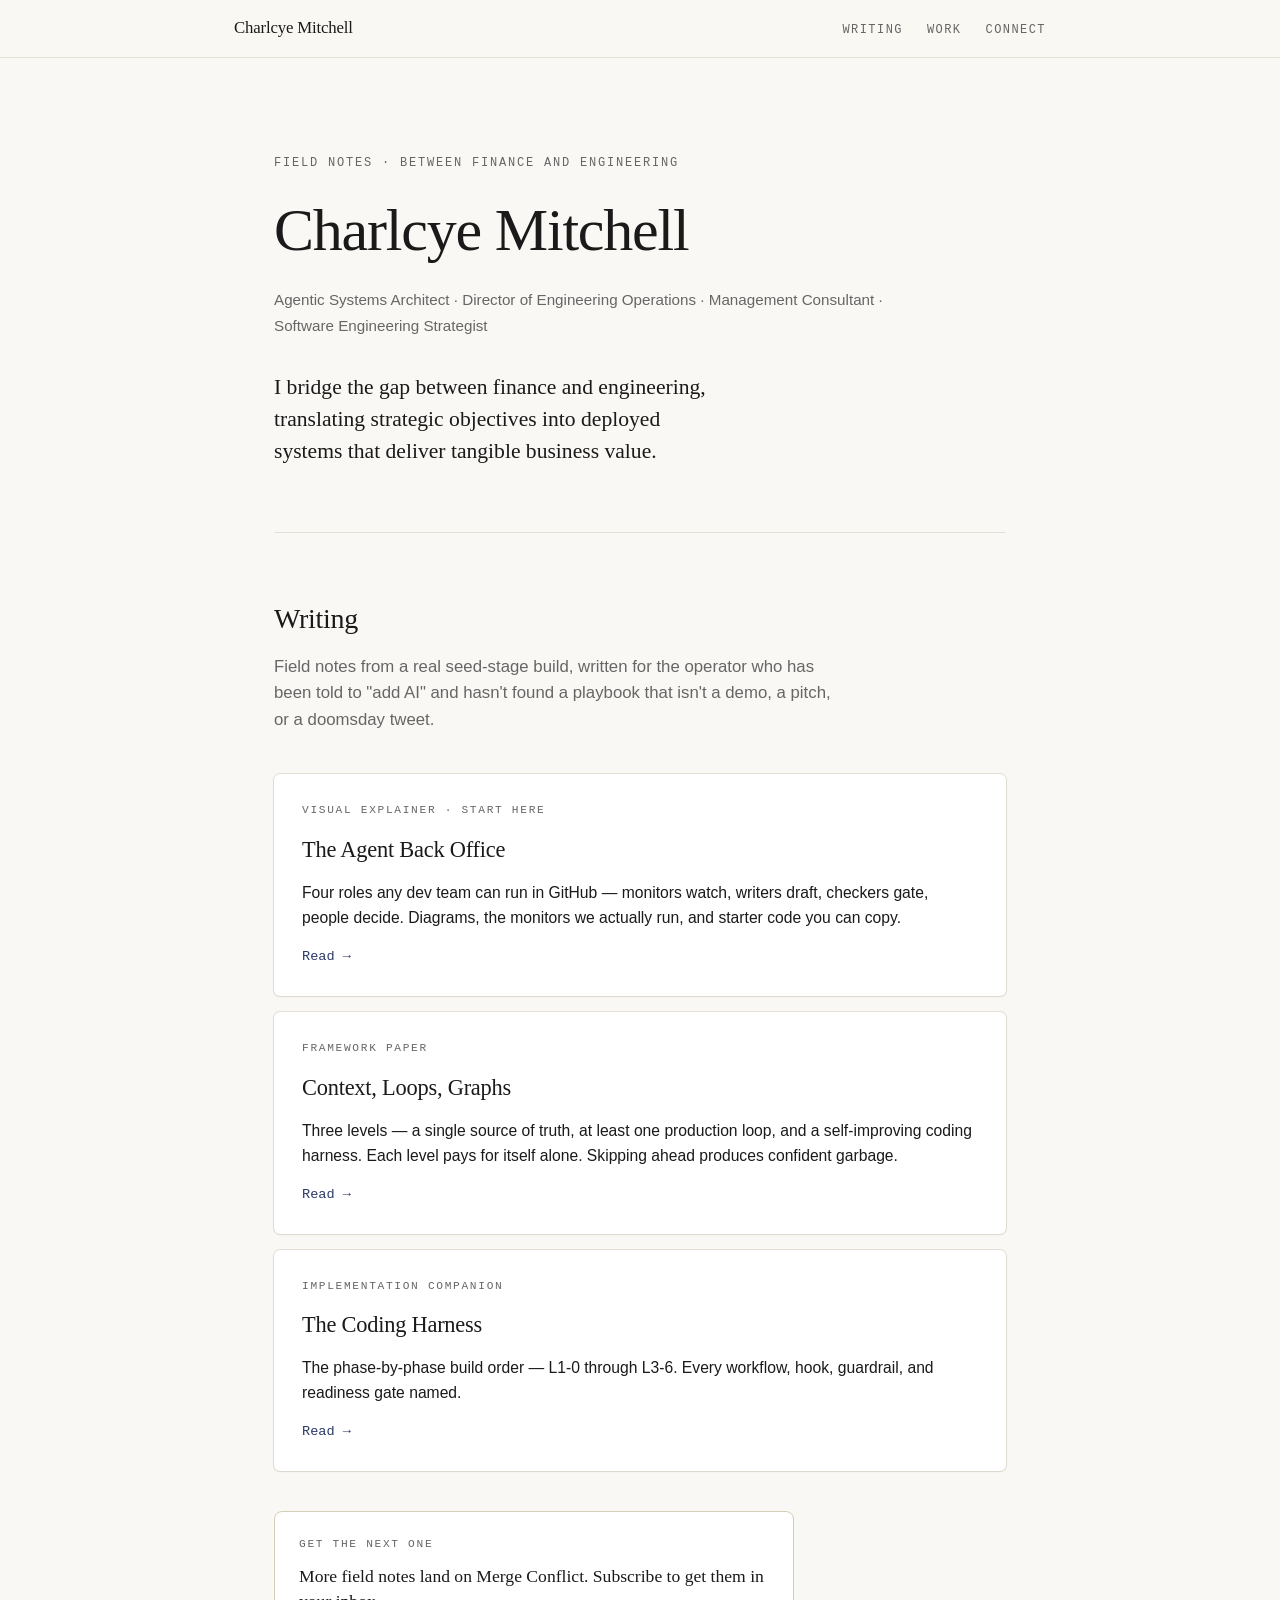
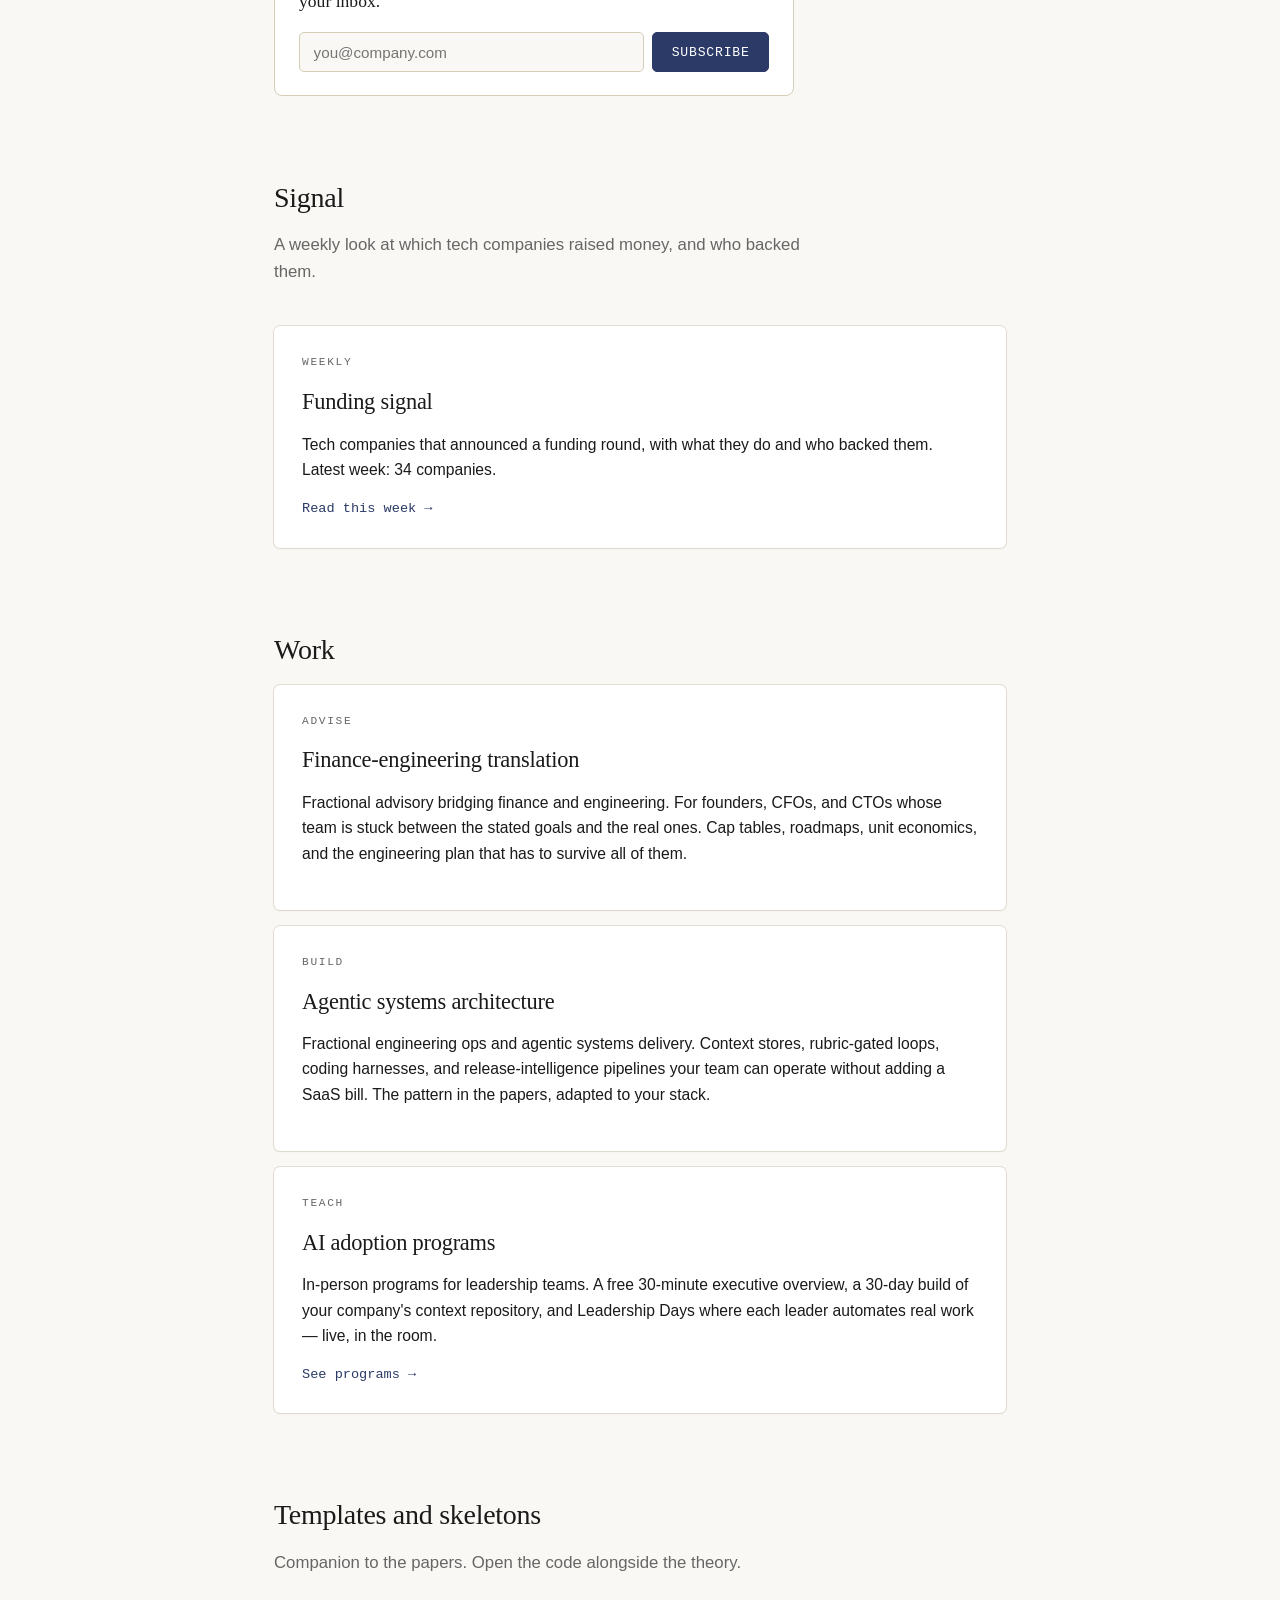
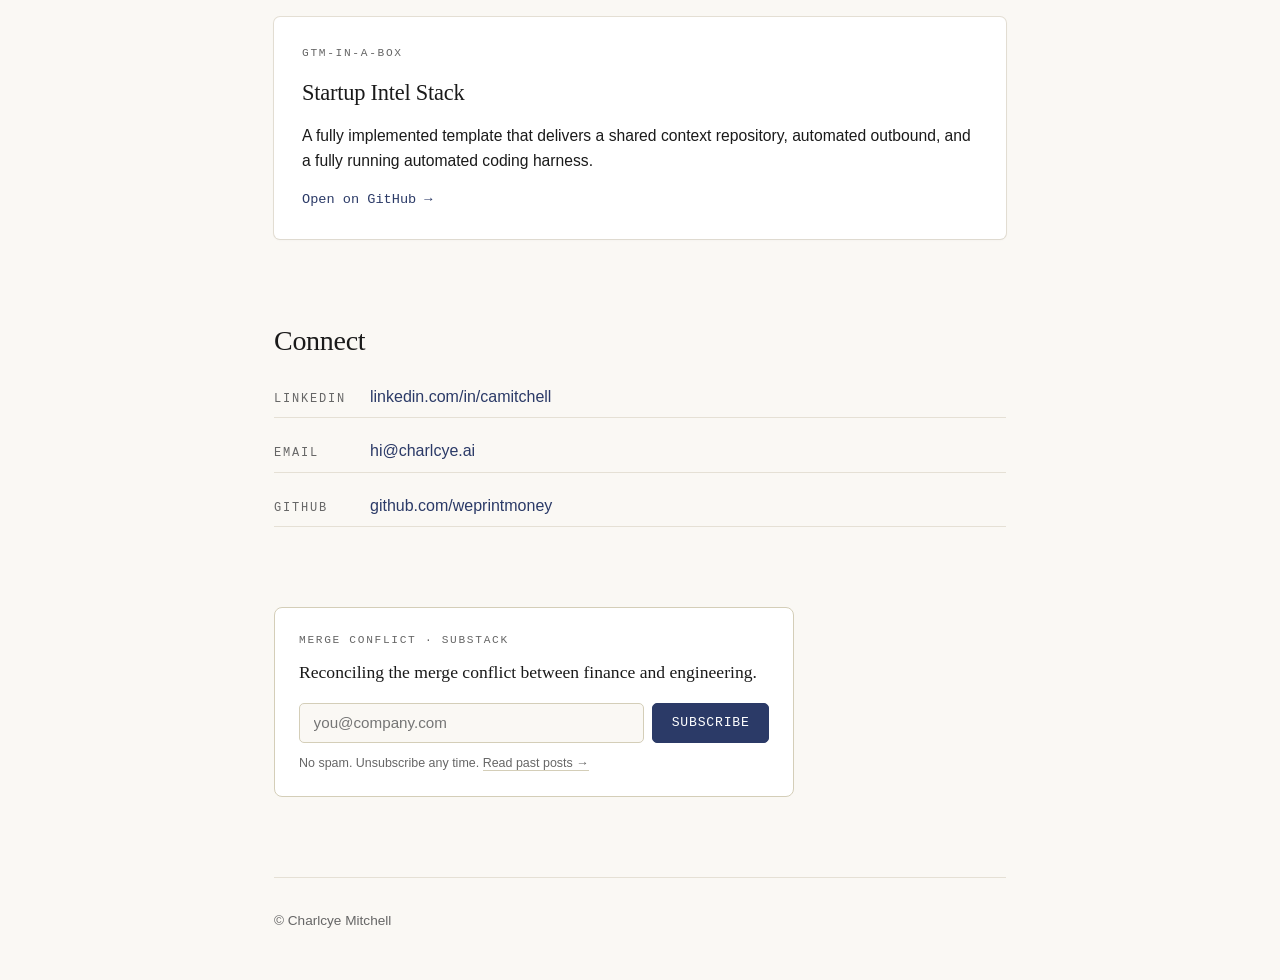
==== index.html @ f6fa3832 "Add The Agent Back Office: visual explainer paper New third paper at /writing/the-agent-back-office/" ====
<!DOCTYPE html>
<html lang="en">
<head>
  <meta charset="UTF-8" />
  <meta name="viewport" content="width=device-width, initial-scale=1.0" />
  <title>Charlcye Mitchell — I translate between finance and engineering</title>
  <meta name="description" content="I bridge the gap between finance and engineering, translating strategic objectives into deployed systems that deliver tangible business value. Agentic systems architect, Director of Engineering Operations, management consultant, and software engineering strategist." />
  <meta name="author" content="Charlcye Mitchell" />

  <meta property="og:type" content="website" />
  <meta property="og:title" content="Charlcye Mitchell" />
  <meta property="og:description" content="I bridge the gap between finance and engineering, translating strategic objectives into deployed systems that deliver tangible business value." />
  <meta property="og:url" content="https://charlcye.ai" />

  <meta name="twitter:card" content="summary" />
  <meta name="twitter:title" content="Charlcye Mitchell" />
  <meta name="twitter:description" content="I bridge the gap between finance and engineering, translating strategic objectives into deployed systems that deliver tangible business value." />

  <link rel="icon" type="image/svg+xml" href="/favicon.svg" />
  <link rel="stylesheet" href="/styles.css" />
</head>
<body>

  <nav class="site-nav">
    <div class="site-nav-inner">
      <a class="site-nav-brand" href="/">Charlcye Mitchell</a>
      <ul class="site-nav-links">
        <li><a href="#writing">Writing</a></li>
        <li><a href="#work">Work</a></li>
        <li><a href="#connect">Connect</a></li>
      </ul>
    </div>
  </nav>

  <main>

    <section class="hero">
      <p class="eyebrow">FIELD NOTES · BETWEEN FINANCE AND ENGINEERING</p>
      <h1>Charlcye Mitchell</h1>
      <p class="titles">
        <span class="nowrap">Agentic Systems Architect</span>&nbsp;·
        <span class="nowrap">Director of Engineering Operations</span>&nbsp;·
        <span class="nowrap">Management Consultant</span>&nbsp;·
        <span class="nowrap">Software Engineering Strategist</span>
      </p>
      <p class="pitch">
        I bridge the gap between finance and engineering,
        translating strategic objectives into deployed systems
        that deliver tangible business value.
      </p>
    </section>

    <section class="section" id="writing">
      <h2>Writing</h2>
      <p class="section-lede">
        Field notes from a real seed-stage build, written for the operator
        who has been told to "add AI" and hasn't found a playbook that
        isn't a demo, a pitch, or a doomsday tweet.
      </p>

      <div class="cards">
        <a class="card" href="/writing/the-agent-back-office/">
          <p class="card-eyebrow">Visual explainer · Start here</p>
          <h3>The Agent Back Office</h3>
          <p class="card-desc">
            Four roles any dev team can run in GitHub — monitors watch,
            writers draft, checkers gate, people decide. Diagrams, the
            monitors we actually run, and starter code you can copy.
          </p>
          <p class="card-cta">Read →</p>
        </a>

        <a class="card" href="/writing/context-loops-graphs/">
          <p class="card-eyebrow">Framework paper</p>
          <h3>Context, Loops, Graphs</h3>
          <p class="card-desc">
            Three levels — a single source of truth, at least one production
            loop, and a self-improving coding harness. Each level pays for
            itself alone. Skipping ahead produces confident garbage.
          </p>
          <p class="card-cta">Read →</p>
        </a>

        <a class="card" href="/writing/the-coding-harness/">
          <p class="card-eyebrow">Implementation companion</p>
          <h3>The Coding Harness</h3>
          <p class="card-desc">
            The phase-by-phase build order — L1-0 through L3-6. Every
            workflow, hook, guardrail, and readiness gate named.
          </p>
          <p class="card-cta">Read →</p>
        </a>
      </div>

      <div class="subscribe">
        <p class="subscribe-eyebrow">GET THE NEXT ONE</p>
        <p class="subscribe-lede">
          More field notes land on Merge Conflict.
          Subscribe to get them in your inbox.
        </p>
        <form class="subscribe-form" method="get" action="https://read.charlcye.ai/subscribe" target="_blank" rel="noopener">
          <input type="email" name="email" placeholder="you@company.com" required aria-label="Email" />
          <button type="submit">Subscribe</button>
        </form>
      </div>
    </section>

    <section class="section" id="signal">
      <h2>Signal</h2>
      <p class="section-lede">
        A weekly look at which tech companies raised money, and who backed them.
      </p>

      <div class="cards">
        <!-- funding-signal:card -->
        <a class="card" href="/funding-signal/">
          <p class="card-eyebrow">Weekly</p>
          <h3>Funding signal</h3>
          <p class="card-desc">
            Tech companies that announced a funding round, with what they do
            and who backed them. Latest week: 34 companies.
          </p>
          <p class="card-cta">Read this week →</p>
        </a>
        <!-- /funding-signal:card -->
      </div>
    </section>

    <section class="section" id="work">
      <h2>Work</h2>

      <div class="cards">
        <div class="card static">
          <p class="card-eyebrow">Advise</p>
          <h3>Finance-engineering translation</h3>
          <p class="card-desc">
            Fractional advisory bridging finance and engineering. For
            founders, CFOs, and CTOs whose team is stuck between the
            stated goals and the real ones. Cap tables, roadmaps, unit
            economics, and the engineering plan that has to survive
            all of them.
          </p>
        </div>

        <div class="card static">
          <p class="card-eyebrow">Build</p>
          <h3>Agentic systems architecture</h3>
          <p class="card-desc">
            Fractional engineering ops and agentic systems delivery.
            Context stores, rubric-gated loops, coding harnesses, and
            release-intelligence pipelines your team can operate
            without adding a SaaS bill. The pattern in the papers,
            adapted to your stack.
          </p>
        </div>

        <a class="card" href="/ai-adoption/">
          <p class="card-eyebrow">Teach</p>
          <h3>AI adoption programs</h3>
          <p class="card-desc">
            In-person programs for leadership teams. A free 30-minute
            executive overview, a 30-day build of your company's context
            repository, and Leadership Days where each leader automates
            real work — live, in the room.
          </p>
          <p class="card-cta">See programs →</p>
        </a>
      </div>
    </section>

    <section class="section" id="templates">
      <h2>Templates and skeletons</h2>
      <p class="section-lede">
        Companion to the papers. Open the code alongside the theory.
      </p>

      <div class="cards">
        <a class="card" href="https://github.com/weprintmoney/startup-intel-stack">
          <p class="card-eyebrow">GTM-in-a-box</p>
          <h3>Startup Intel Stack</h3>
          <p class="card-desc">
            A fully implemented template that delivers a shared context
            repository, automated outbound, and a fully running automated
            coding harness.
          </p>
          <p class="card-cta">Open on GitHub →</p>
        </a>
      </div>
    </section>

    <section class="section connect" id="connect">
      <h2>Connect</h2>
      <ul class="connect-list">
        <li>
          <span class="connect-label">LinkedIn</span>
          <a href="https://linkedin.com/in/camitchell">linkedin.com/in/camitchell</a>
        </li>
        <li>
          <span class="connect-label">Email</span>
          <a href="mailto:hi@charlcye.ai">hi@charlcye.ai</a>
        </li>
        <li>
          <span class="connect-label">GitHub</span>
          <a href="https://github.com/weprintmoney">github.com/weprintmoney</a>
        </li>
      </ul>
    </section>

    <div class="subscribe">
      <p class="subscribe-eyebrow">MERGE CONFLICT · SUBSTACK</p>
      <p class="subscribe-lede">
        Reconciling the merge conflict between finance and engineering.
      </p>
      <form class="subscribe-form" method="get" action="https://read.charlcye.ai/subscribe" target="_blank" rel="noopener">
        <input type="email" name="email" placeholder="you@company.com" required aria-label="Email" />
        <button type="submit">Subscribe</button>
      </form>
      <p class="subscribe-note">
        No spam. Unsubscribe any time.
        <a href="https://read.charlcye.ai" target="_blank" rel="noopener">Read past posts →</a>
      </p>
    </div>

    <footer>
      <p>© Charlcye Mitchell</p>
    </footer>

  </main>
</body>
</html>
---- styles.css ----
:root {
  --bg: #faf8f4;
  --bg-nav: rgba(250, 248, 244, 0.92);
  --text: #1a1a1a;
  --muted: #666;
  --accent: #2b3a67;
  --accent-hover: #1a2340;
  --border: #e5e0d5;
  --border-strong: #d4ceb8;
  --card-bg: #fff;
  --card-shadow: 0 1px 3px rgba(26, 26, 26, 0.04), 0 0 0 1px var(--border);
  --card-shadow-hover: 0 4px 12px rgba(26, 26, 26, 0.08), 0 0 0 1px var(--accent);
  --serif: "Iowan Old Style", "Palatino Linotype", Palatino, Georgia, serif;
  --sans: -apple-system, BlinkMacSystemFont, "Segoe UI", Roboto, "Helvetica Neue", sans-serif;
  --mono: "JetBrains Mono", "SF Mono", Monaco, Consolas, "Liberation Mono", monospace;
}

* {
  box-sizing: border-box;
  margin: 0;
  padding: 0;
}

html {
  scroll-behavior: smooth;
}

body {
  background: var(--bg);
  color: var(--text);
  font-family: var(--sans);
  font-size: 17px;
  line-height: 1.6;
  -webkit-font-smoothing: antialiased;
  -moz-osx-font-smoothing: grayscale;
}

main {
  max-width: 780px;
  margin: 0 auto;
  padding: 4rem 1.5rem 3rem;
}

/* Site nav (used on paper pages; home is scroll-only) */

.site-nav {
  position: sticky;
  top: 0;
  z-index: 20;
  background: var(--bg-nav);
  backdrop-filter: saturate(180%) blur(10px);
  -webkit-backdrop-filter: saturate(180%) blur(10px);
  border-bottom: 1px solid var(--border);
}

.site-nav-inner {
  max-width: 860px;
  margin: 0 auto;
  padding: 0.9rem 1.5rem;
  display: flex;
  align-items: baseline;
  justify-content: space-between;
  gap: 1.5rem;
}

.site-nav-brand {
  font-family: var(--serif);
  font-size: 1.05rem;
  color: var(--text);
  text-decoration: none;
  letter-spacing: -0.01em;
}

.site-nav-brand:hover {
  color: var(--accent);
}

.site-nav-links {
  list-style: none;
  display: flex;
  gap: 1.5rem;
  padding: 0;
  margin: 0;
}

.site-nav-links a {
  font-family: var(--mono);
  font-size: 0.75rem;
  letter-spacing: 0.12em;
  text-transform: uppercase;
  color: var(--muted);
  text-decoration: none;
}

.site-nav-links a:hover {
  color: var(--accent);
}

/* Hero */

.hero {
  padding: 2rem 0 4rem;
  border-bottom: 1px solid var(--border);
  margin-bottom: 4rem;
}

.eyebrow {
  font-family: var(--mono);
  font-size: 0.75rem;
  letter-spacing: 0.15em;
  color: var(--muted);
  margin-bottom: 1.5rem;
}

.hero h1 {
  font-family: var(--serif);
  font-size: clamp(2.5rem, 6vw, 3.75rem);
  font-weight: 500;
  line-height: 1.1;
  letter-spacing: -0.02em;
  margin-bottom: 1.5rem;
  color: var(--text);
}

.titles {
  font-size: 0.95rem;
  color: var(--muted);
  margin-bottom: 2rem;
  line-height: 1.7;
}

.nowrap {
  white-space: nowrap;
}

.pitch {
  font-family: var(--serif);
  font-size: 1.35rem;
  line-height: 1.5;
  color: var(--text);
  max-width: 42ch;
}

/* Sections */

.section {
  margin-bottom: 5rem;
}

.section h2 {
  font-family: var(--serif);
  font-size: 1.75rem;
  font-weight: 500;
  letter-spacing: -0.01em;
  margin-bottom: 0.75rem;
  color: var(--text);
}

.section-lede {
  font-size: 1.05rem;
  color: var(--muted);
  margin-bottom: 2.5rem;
  max-width: 60ch;
}

/* Cards */

.cards {
  display: grid;
  grid-template-columns: 1fr;
  gap: 1rem;
}

.card {
  display: block;
  background: var(--card-bg);
  padding: 1.75rem;
  border-radius: 6px;
  text-decoration: none;
  color: inherit;
  box-shadow: var(--card-shadow);
  transition: box-shadow 0.15s ease, transform 0.15s ease;
}

.card:not(.static):hover {
  box-shadow: var(--card-shadow-hover);
  transform: translateY(-1px);
}

.card.static {
  cursor: default;
}

.card-eyebrow {
  font-family: var(--mono);
  font-size: 0.7rem;
  letter-spacing: 0.15em;
  text-transform: uppercase;
  color: var(--muted);
  margin-bottom: 0.75rem;
}

.card h3 {
  font-family: var(--serif);
  font-size: 1.4rem;
  font-weight: 500;
  letter-spacing: -0.01em;
  margin-bottom: 0.75rem;
  color: var(--text);
}

.card-desc {
  font-size: 0.98rem;
  color: var(--text);
  line-height: 1.6;
  margin-bottom: 1rem;
}

.card-cta {
  font-family: var(--mono);
  font-size: 0.85rem;
  color: var(--accent);
  font-weight: 500;
}

.card:not(.static):hover .card-cta {
  color: var(--accent-hover);
}

/* Connect */

.connect-list {
  list-style: none;
  display: grid;
  gap: 0.75rem;
  padding: 0;
}

.connect-list li {
  display: flex;
  align-items: baseline;
  gap: 1rem;
  padding: 0.5rem 0;
  border-bottom: 1px solid var(--border);
}

.connect-label {
  font-family: var(--mono);
  font-size: 0.75rem;
  letter-spacing: 0.15em;
  text-transform: uppercase;
  color: var(--muted);
  min-width: 5rem;
}

.connect-list a {
  color: var(--accent);
  text-decoration: none;
  font-size: 1rem;
}

.connect-list a:hover {
  color: var(--accent-hover);
  text-decoration: underline;
}

/* Footer */

footer {
  margin-top: 5rem;
  padding-top: 2rem;
  border-top: 1px solid var(--border);
  color: var(--muted);
  font-size: 0.85rem;
  display: flex;
  justify-content: space-between;
  align-items: center;
  flex-wrap: wrap;
  gap: 1rem;
}

footer a {
  color: var(--muted);
  text-decoration: none;
  border-bottom: 1px solid var(--border);
}

footer a:hover {
  color: var(--accent);
  border-bottom-color: var(--accent);
}

/* Subscribe (Merge Conflict CTA) */

.subscribe {
  background: #fff;
  border: 1px solid var(--border-strong);
  border-radius: 8px;
  padding: 1.5rem 1.5rem 1.4rem;
  max-width: 520px;
}

.subscribe-eyebrow {
  font-family: var(--mono);
  font-size: 0.7rem;
  letter-spacing: 0.15em;
  text-transform: uppercase;
  color: var(--muted);
  margin-bottom: 0.6rem;
}

.subscribe-lede {
  font-family: var(--serif);
  font-size: 1.1rem;
  line-height: 1.45;
  color: var(--text);
  margin-bottom: 1.1rem;
}

.subscribe-form {
  display: flex;
  gap: 0.5rem;
  flex-wrap: wrap;
}

.subscribe-form input[type="email"] {
  flex: 1 1 220px;
  min-width: 0;
  font-family: var(--sans);
  font-size: 0.95rem;
  padding: 0.65rem 0.85rem;
  border: 1px solid var(--border-strong);
  border-radius: 5px;
  background: var(--bg);
  color: var(--text);
  transition: border-color 0.15s ease;
}

.subscribe-form input[type="email"]:focus {
  outline: none;
  border-color: var(--accent);
}

.subscribe-form button {
  font-family: var(--mono);
  font-size: 0.82rem;
  letter-spacing: 0.06em;
  text-transform: uppercase;
  padding: 0.65rem 1.15rem;
  border: 1px solid var(--accent);
  border-radius: 5px;
  background: var(--accent);
  color: #fff;
  cursor: pointer;
  transition: background 0.15s ease, border-color 0.15s ease;
}

.subscribe-form button:hover {
  background: var(--accent-hover);
  border-color: var(--accent-hover);
}

.cta-button {
  display: inline-block;
  font-family: var(--mono);
  font-size: 0.82rem;
  letter-spacing: 0.06em;
  text-transform: uppercase;
  padding: 0.75rem 1.25rem;
  border: 1px solid var(--accent);
  border-radius: 5px;
  background: var(--accent);
  color: #fff;
  text-decoration: none;
  transition: background 0.15s ease, border-color 0.15s ease;
}

.cta-button:hover {
  background: var(--accent-hover);
  border-color: var(--accent-hover);
}

.paper-body a.cta-button,
.paper-header a.cta-button {
  color: #fff;
  border-bottom: 0;
}

.paper-header .cta-button {
  margin-top: 1.5rem;
}

.subscribe-note {
  font-size: 0.78rem;
  color: var(--muted);
  margin-top: 0.7rem;
}

.subscribe-note a {
  color: var(--muted);
  border-bottom: 1px solid var(--border-strong);
  text-decoration: none;
}

.subscribe-note a:hover {
  color: var(--accent);
  border-bottom-color: var(--accent);
}

/* Placement variants */

.hero .subscribe {
  margin-top: 2.25rem;
}

.section .subscribe {
  margin-top: 2.5rem;
}

.subscribe-footer {
  background: transparent;
  border: 0;
  padding: 0;
  max-width: none;
  margin-bottom: 2.5rem;
  padding-bottom: 2.5rem;
  border-bottom: 1px solid var(--border);
}

.subscribe-footer .subscribe-form {
  max-width: 520px;
}

.paper-body .subscribe {
  margin-top: 3rem;
}

/* Paper pages */

.paper-main {
  max-width: 720px;
  margin: 0 auto;
  padding: 3.5rem 1.5rem 3rem;
}

.paper-header {
  padding-bottom: 2.5rem;
  border-bottom: 1px solid var(--border);
  margin-bottom: 3rem;
}

.paper-header .eyebrow {
  margin-bottom: 1.25rem;
}

.paper-header h1 {
  font-family: var(--serif);
  font-size: clamp(2.25rem, 5vw, 3.25rem);
  font-weight: 500;
  line-height: 1.1;
  letter-spacing: -0.02em;
  margin-bottom: 1rem;
  color: var(--text);
}

.paper-subtitle {
  font-family: var(--serif);
  font-size: 1.25rem;
  line-height: 1.5;
  color: var(--text);
  margin-bottom: 1.75rem;
}

.paper-byline {
  font-size: 0.9rem;
  color: var(--muted);
  line-height: 1.6;
  max-width: 55ch;
}

.paper-byline a {
  color: var(--muted);
  text-decoration: none;
  border-bottom: 1px solid var(--border-strong);
}

.paper-byline a:hover {
  color: var(--accent);
  border-bottom-color: var(--accent);
}

.paper-body {
  font-size: 1.05rem;
  line-height: 1.7;
  color: var(--text);
}

.paper-body > * + * {
  margin-top: 1.25rem;
}

.paper-body h2 {
  font-family: var(--serif);
  font-size: 1.65rem;
  font-weight: 500;
  letter-spacing: -0.01em;
  line-height: 1.25;
  margin-top: 3.5rem;
  margin-bottom: 1rem;
  color: var(--text);
}

.paper-body h3 {
  font-family: var(--serif);
  font-size: 1.25rem;
  font-weight: 500;
  letter-spacing: -0.005em;
  line-height: 1.3;
  margin-top: 2.5rem;
  margin-bottom: 0.75rem;
  color: var(--text);
}

.paper-body h4 {
  font-family: var(--sans);
  font-size: 0.85rem;
  font-weight: 600;
  letter-spacing: 0.08em;
  text-transform: uppercase;
  color: var(--muted);
  margin-top: 2rem;
  margin-bottom: 0.5rem;
}

.paper-body p {
  max-width: 68ch;
}

.paper-body a {
  color: var(--accent);
  text-decoration: none;
  border-bottom: 1px solid rgba(43, 58, 103, 0.3);
  transition: border-color 0.15s ease;
}

.paper-body a:hover {
  border-bottom-color: var(--accent);
}

.paper-body strong {
  color: var(--text);
  font-weight: 600;
}

.paper-body em {
  font-style: italic;
}

.paper-body ul,
.paper-body ol {
  padding-left: 1.4rem;
  max-width: 68ch;
}

.paper-body li + li {
  margin-top: 0.4rem;
}

.paper-body ul ul,
.paper-body ol ol,
.paper-body ul ol,
.paper-body ol ul {
  margin-top: 0.4rem;
}

.paper-body blockquote {
  margin: 2rem 0;
  padding: 1.25rem 1.5rem;
  border-left: 3px solid var(--accent);
  background: rgba(43, 58, 103, 0.04);
  border-radius: 0 4px 4px 0;
  max-width: 68ch;
}

.paper-body blockquote > * + * {
  margin-top: 0.75rem;
}

.paper-body blockquote p {
  margin-bottom: 0;
}

.paper-body hr {
  border: 0;
  border-top: 1px solid var(--border);
  margin: 3rem 0;
}

.paper-body table {
  width: 100%;
  border-collapse: collapse;
  margin: 2rem 0;
  font-size: 0.95rem;
  border-top: 2px solid var(--text);
  border-bottom: 2px solid var(--text);
}

.paper-body table colgroup {
  display: none;
}

.paper-body thead {
  border-bottom: 1px solid var(--border-strong);
}

.paper-body th {
  text-align: left;
  padding: 0.75rem 0.75rem;
  font-family: var(--sans);
  font-size: 0.75rem;
  font-weight: 600;
  letter-spacing: 0.08em;
  text-transform: uppercase;
  color: var(--muted);
}

.paper-body td {
  padding: 0.85rem 0.75rem;
  vertical-align: top;
  border-top: 1px solid var(--border);
  line-height: 1.5;
}

.paper-body tr:first-child td {
  border-top: none;
}

.paper-body code {
  font-family: var(--mono);
  font-size: 0.9em;
  background: rgba(26, 26, 26, 0.06);
  padding: 0.1em 0.35em;
  border-radius: 3px;
}

.paper-body pre {
  font-family: var(--mono);
  font-size: 0.9rem;
  line-height: 1.5;
  background: #f4f0e6;
  padding: 1rem 1.25rem;
  border-radius: 6px;
  overflow-x: auto;
  border: 1px solid var(--border);
}

.paper-body pre code {
  background: none;
  padding: 0;
  border-radius: 0;
  font-size: inherit;
}

.paper-back {
  margin-top: 4rem;
  padding-top: 2rem;
  border-top: 1px solid var(--border);
  font-family: var(--mono);
  font-size: 0.85rem;
}

.paper-back a {
  color: var(--accent);
  text-decoration: none;
}

.paper-back a:hover {
  color: var(--accent-hover);
}

/* Site footer (paper pages) */

.site-footer {
  border-top: 1px solid var(--border);
  margin-top: 3rem;
}

.site-footer-inner {
  max-width: 720px;
  margin: 0 auto;
  padding: 2rem 1.5rem 3rem;
  color: var(--muted);
  font-size: 0.85rem;
  display: flex;
  justify-content: space-between;
  align-items: center;
  flex-wrap: wrap;
  gap: 1rem;
}

.site-footer a {
  color: var(--muted);
  text-decoration: none;
  border-bottom: 1px solid var(--border);
}

.site-footer a:hover {
  color: var(--accent);
  border-bottom-color: var(--accent);
}

/* Responsive tweaks */

@media (max-width: 640px) {
  main {
    padding: 2.5rem 1.25rem 2rem;
  }

  .hero {
    padding: 1rem 0 3rem;
    margin-bottom: 3rem;
  }

  .section {
    margin-bottom: 4rem;
  }

  .card {
    padding: 1.5rem;
  }

  .connect-list li {
    flex-direction: column;
    align-items: flex-start;
    gap: 0.25rem;
  }

  .site-nav-inner {
    padding: 0.75rem 1.25rem;
    gap: 1rem;
  }

  .site-nav-links {
    gap: 1rem;
  }

  .paper-main {
    padding: 2rem 1.25rem 2rem;
  }

  .paper-header {
    padding-bottom: 2rem;
    margin-bottom: 2.5rem;
  }

  .paper-body {
    font-size: 1rem;
  }

  .paper-body h2 {
    font-size: 1.5rem;
    margin-top: 2.75rem;
  }

  .paper-body h3 {
    font-size: 1.15rem;
    margin-top: 2rem;
  }

  .paper-body table {
    display: block;
    overflow-x: auto;
  }

  .paper-body blockquote {
    padding: 1rem 1.25rem;
    margin: 1.5rem 0;
  }
}


/* Funding signal */

.fs-body .fs-week h2 {
  display: flex;
  align-items: baseline;
  justify-content: space-between;
  gap: 1rem;
  flex-wrap: wrap;
}

.fs-count {
  font-family: var(--mono);
  font-size: 0.8rem;
  font-weight: 400;
  color: var(--muted);
}

.fs-list {
  list-style: none;
  margin: 0;
  padding: 0;
}

.fs-entry {
  padding: 1.1rem 0;
  border-bottom: 1px solid var(--border);
}

.fs-entry:last-child {
  border-bottom: 0;
}

.fs-company {
  font-family: var(--serif);
  font-size: 1.15rem;
  line-height: 1.3;
  margin: 0 0 0.15rem;
}

.fs-meta {
  font-family: var(--mono);
  font-size: 0.8rem;
  color: var(--muted);
  margin: 0 0 0.4rem;
}

.fs-desc {
  margin: 0 0 0.45rem;
}

.fs-note {
  color: var(--muted);
}

.fs-detail {
  font-size: 0.9rem;
  color: var(--muted);
  margin: 0 0 0.15rem;
}

.fs-detail span {
  font-family: var(--mono);
  font-size: 0.72rem;
  letter-spacing: 0.04em;
  text-transform: uppercase;
  margin-right: 0.5rem;
}

.fs-method {
  margin-top: 2.5rem;
  padding-top: 1.5rem;
  border-top: 1px solid var(--border-strong);
}

.fs-archive ul {
  list-style: none;
  margin: 0;
  padding: 0;
}

.fs-archive li {
  padding: 0.25rem 0;
}

.fs-feed {
  margin-top: 1.5rem;
  font-size: 0.9rem;
}

.fs-stage {
  font-family: var(--mono);
  font-size: 0.8rem;
  font-weight: 400;
  letter-spacing: 0.06em;
  text-transform: uppercase;
  color: var(--accent);
  margin: 2rem 0 0.25rem;
  padding-bottom: 0.4rem;
  border-bottom: 1px solid var(--border-strong);
}

.fs-method {
  font-size: 0.9rem;
  color: var(--muted);
}

/* The Agent Back Office (visual explainer) — scoped under .abo */

.abo {
  --abo-mon: #1d6b45;
  --abo-mon-bg: #e6f2ea;
  --abo-writer: var(--accent);
  --abo-writer-bg: #e9ecf5;
  --abo-human: #9a5a00;
  --abo-human-bg: #fbefd6;
  --abo-bad: #b8352a;
  --abo-line: #8e8878;
}

.abo-wide {
  width: min(1100px, calc(100vw - 3rem));
  position: relative;
  left: 50%;
  transform: translateX(-50%);
  max-width: none;
}

.abo-roles {
  display: grid;
  grid-template-columns: repeat(auto-fit, minmax(210px, 1fr));
  gap: 0.9rem;
}

.abo-roles > div {
  padding: 1rem 1.1rem;
  border-radius: 6px;
  border: 1.5px solid var(--abo-line);
  background: var(--card-bg);
  font-size: 0.95rem;
  line-height: 1.5;
  min-width: 0;
}

.abo-roles b {
  display: block;
  font-family: var(--mono);
  font-size: 0.7rem;
  letter-spacing: 0.12em;
  text-transform: uppercase;
  margin-bottom: 0.3rem;
}

.abo-roles p { margin: 0.4rem 0 0; font-size: 0.85rem; color: var(--muted); }
.abo-roles .r-mon { border-color: var(--abo-mon); background: var(--abo-mon-bg); }
.abo-roles .r-mon b { color: var(--abo-mon); }
.abo-roles .r-writer { border-color: var(--abo-writer); background: var(--abo-writer-bg); }
.abo-roles .r-writer b { color: var(--abo-writer); }
.abo-roles .r-human { border-color: var(--abo-human); background: var(--abo-human-bg); border-width: 2.5px; }
.abo-roles .r-human b { color: var(--abo-human); }
.abo-roles .r-check b { color: var(--muted); }

.abo-legend {
  display: flex;
  flex-wrap: wrap;
  gap: 0.5rem 1.4rem;
  font-size: 0.85rem;
  color: var(--muted);
}

.abo-legend span { display: inline-flex; align-items: center; gap: 0.5rem; }

.abo-sw {
  width: 24px;
  height: 15px;
  border-radius: 3px;
  border: 1.5px solid var(--abo-line);
  background: var(--card-bg);
}

.abo-sw.mon { background: var(--abo-mon-bg); border-color: var(--abo-mon); }
.abo-sw.writer { background: var(--abo-writer-bg); border-color: var(--abo-writer); }
.abo-sw.human { background: var(--abo-human-bg); border-color: var(--abo-human); border-width: 2.5px; }
.abo-sw.file { background: transparent; border-style: dashed; }

.abo figure { margin: 1.5rem 0 0; }

.abo-scroll {
  overflow-x: auto;
  background: var(--card-bg);
  border: 1px solid var(--border);
  border-radius: 6px;
  padding: 1rem;
}

.abo-scroll svg {
  display: block;
  width: 100%;
  min-width: 860px;
  height: auto;
  color: var(--abo-line);
}

.abo figcaption {
  font-size: 0.88rem;
  color: var(--muted);
  margin-top: 0.6rem;
  max-width: 80ch;
  line-height: 1.55;
}

/* SVG encoding shared by every diagram */
.abo .n-det { fill: var(--card-bg); stroke: var(--abo-line); stroke-width: 1.5; }
.abo .n-agent { fill: var(--abo-writer-bg); stroke: var(--abo-writer); stroke-width: 1.5; }
.abo .n-mon { fill: var(--abo-mon-bg); stroke: var(--abo-mon); stroke-width: 1.5; }
.abo .n-human { fill: var(--abo-human-bg); stroke: var(--abo-human); stroke-width: 2.5; }
.abo .n-file { fill: none; stroke: var(--abo-line); stroke-width: 1.5; stroke-dasharray: 5 4; }
.abo .n-lane { fill: var(--bg); stroke: none; }
.abo .t { fill: var(--text); font: 600 14px var(--sans); }
.abo .ts { fill: var(--muted); font: 400 12.5px var(--sans); }
.abo .tm { fill: var(--muted); font: 400 11.5px var(--mono); }
.abo .tl { fill: var(--muted); font: 500 11.5px var(--sans); }
.abo .lane { fill: var(--muted); font: 600 11px var(--mono); letter-spacing: 0.08em; }
.abo .e { fill: none; stroke: var(--abo-line); stroke-width: 1.5; }
.abo .e-dash { stroke-dasharray: 5 4; }
.abo .e-loop { stroke: var(--abo-writer); }
.abo .ah { fill: var(--abo-line); }
.abo .ah-loop { fill: var(--abo-writer); }
.abo .tl-loop { fill: var(--abo-writer); }

.abo .stage { cursor: pointer; outline: none; }
.abo .stage:hover rect,
.abo .stage:focus-visible rect { stroke-width: 3; }
.abo .stage.on rect { stroke-width: 3.5; filter: drop-shadow(0 2px 5px rgba(26, 26, 26, 0.2)); }

.abo-panel {
  background: var(--card-bg);
  border: 1px solid var(--border);
  border-radius: 6px;
  padding: 1.1rem 1.25rem;
  margin-top: 1rem;
}

.abo-panel-head {
  display: flex;
  flex-wrap: wrap;
  align-items: baseline;
  gap: 0.4rem 0.9rem;
  margin-bottom: 0.5rem;
}

.abo .abo-panel-head h3 { margin: 0; font-size: 1.15rem; }
.abo .abo-panel p { margin-top: 0; font-size: 0.98rem; }

.abo-who {
  font-family: var(--mono);
  font-size: 0.68rem;
  letter-spacing: 0.08em;
  text-transform: uppercase;
  padding: 0.15rem 0.55rem;
  border-radius: 999px;
  border: 1.5px solid var(--abo-line);
  color: var(--muted);
}

.abo-who.writer { color: var(--abo-writer); border-color: var(--abo-writer); background: var(--abo-writer-bg); }
.abo-who.human { color: var(--abo-human); border-color: var(--abo-human); background: var(--abo-human-bg); }

.abo-tag {
  font-family: var(--mono);
  font-size: 0.68rem;
  letter-spacing: 0.08em;
  text-transform: uppercase;
  color: var(--muted);
  margin: 0.9rem 0 0.35rem;
}

.abo .abo-panel pre,
.abo .abo-pair pre { margin-top: 0; font-size: 0.82rem; }
.abo pre .dim { color: var(--muted); }
.abo pre .ok { color: var(--abo-mon); }
.abo pre .no { color: var(--abo-bad); }
.abo pre .ag { color: var(--abo-writer); }

.abo-pair {
  display: grid;
  grid-template-columns: repeat(auto-fit, minmax(300px, 1fr));
  gap: 1rem;
  margin-top: 1.25rem;
}

.abo-pair > div { min-width: 0; }

.abo .abo-mon-tbl td:first-child { font-weight: 600; width: 22%; }
.abo .abo-mon-tbl td:nth-child(3) { white-space: nowrap; font-family: var(--mono); font-size: 0.82rem; color: var(--muted); }
.abo .abo-mon-tbl tr.grp td {
  font-family: var(--mono);
  font-size: 0.7rem;
  letter-spacing: 0.1em;
  text-transform: uppercase;
  color: var(--abo-mon);
  background: var(--abo-mon-bg);
  padding-top: 0.6rem;
  padding-bottom: 0.5rem;
}

.abo .abo-ba td:first-child { font-weight: 600; white-space: nowrap; }
.abo .abo-ba td.before { color: var(--muted); }

.abo-yours {
  display: grid;
  grid-template-columns: repeat(auto-fit, minmax(230px, 1fr));
  gap: 0.9rem;
}

.abo-yours > div {
  background: var(--card-bg);
  border: 1px solid var(--border);
  border-radius: 6px;
  padding: 1rem 1.1rem;
  min-width: 0;
}

.abo .abo-yours h4 {
  font-family: var(--serif);
  font-size: 1.05rem;
  font-weight: 500;
  letter-spacing: 0;
  text-transform: none;
  color: var(--text);
  margin: 0 0 0.4rem;
}

.abo .abo-yours ul { margin: 0; padding-left: 1.1rem; font-size: 0.9rem; }
.abo .abo-yours li + li { margin-top: 0.25rem; }

.abo-proof {
  display: grid;
  grid-template-columns: repeat(auto-fit, minmax(220px, 1fr));
  gap: 0 1.5rem;
  list-style: none;
  padding: 0;
  max-width: none;
}

.abo-proof li { padding: 0.75rem 0; border-top: 1px solid var(--border); font-size: 0.92rem; margin: 0; min-width: 0; }
.abo-proof strong { display: block; font-family: var(--serif); font-size: 1.15rem; font-weight: 500; }

.abo-rung {
  display: grid;
  grid-template-columns: 2.6rem minmax(0, 1fr);
  gap: 0 1rem;
  background: var(--card-bg);
  border: 1px solid var(--border);
  border-radius: 6px;
  padding: 1.25rem;
}

.abo-rung + .abo-rung { margin-top: 1rem; }

.abo-rung-n {
  font-family: var(--serif);
  font-size: 1.6rem;
  color: var(--abo-writer);
  grid-column: 1;
  grid-row: 1 / span 8;
  line-height: 1;
}

.abo-rung > :not(.abo-rung-n) { grid-column: 2; }

.abo .abo-rung h3 { margin: 0.1rem 0 0.4rem; }
.abo .abo-rung p { margin-top: 0.5rem; font-size: 0.98rem; }

.abo-facts {
  display: flex;
  flex-wrap: wrap;
  gap: 0.3rem 1.3rem;
  font-size: 0.85rem;
  color: var(--muted);
}

.abo-facts b { color: var(--text); font-weight: 600; }

.abo details { margin-top: 0.75rem; }
.abo summary { cursor: pointer; font-size: 0.9rem; color: var(--accent); padding: 0.2rem 0; }
.abo summary:focus-visible { outline: 2px solid var(--accent); outline-offset: 2px; }

.abo-codebox { position: relative; margin-top: 0.6rem; }
.abo-codebox .file { font-family: var(--mono); font-size: 0.75rem; color: var(--muted); margin-bottom: 0.25rem; }
.abo .abo-codebox pre { margin-top: 0; font-size: 0.8rem; }

.abo-copy {
  position: absolute;
  top: 1.6rem;
  right: 0.5rem;
  font-family: var(--sans);
  font-size: 0.75rem;
  color: var(--text);
  background: var(--card-bg);
  border: 1px solid var(--border);
  border-radius: 4px;
  padding: 0.2rem 0.6rem;
  cursor: pointer;
}

.abo-copy:focus-visible { outline: 2px solid var(--accent); }

.abo-labels {
  display: grid;
  grid-template-columns: max-content minmax(0, 1fr);
  gap: 0.35rem 1rem;
  font-size: 0.92rem;
  margin-top: 0.5rem;
}

.abo-labels code { white-space: nowrap; }

.abo-rules {
  display: grid;
  grid-template-columns: repeat(auto-fit, minmax(280px, 1fr));
  gap: 0 2rem;
}

.abo-rules > div { padding: 0.9rem 0; border-top: 1px solid var(--border); min-width: 0; }
.abo .abo-rules h3 { font-family: var(--sans); font-size: 1rem; font-weight: 600; margin: 0 0 0.25rem; }
.abo .abo-rules p { color: var(--muted); font-size: 0.92rem; margin: 0; }

.abo-callout {
  margin-top: 1.25rem;
  padding: 0.9rem 1.2rem;
  border-left: 3px solid var(--abo-mon);
  background: var(--abo-mon-bg);
  border-radius: 0 4px 4px 0;
  max-width: 68ch;
  font-size: 0.98rem;
}

@media (max-width: 640px) {
  .abo-wide { width: 100%; left: 0; transform: none; }
  .abo-labels { grid-template-columns: 1fr; gap: 0.1rem 0; }
  .abo-labels code { white-space: normal; }
  .abo-labels span { margin-bottom: 0.5rem; }
}

@media (prefers-reduced-motion: reduce) {
  .abo .stage rect { transition: none; }
}
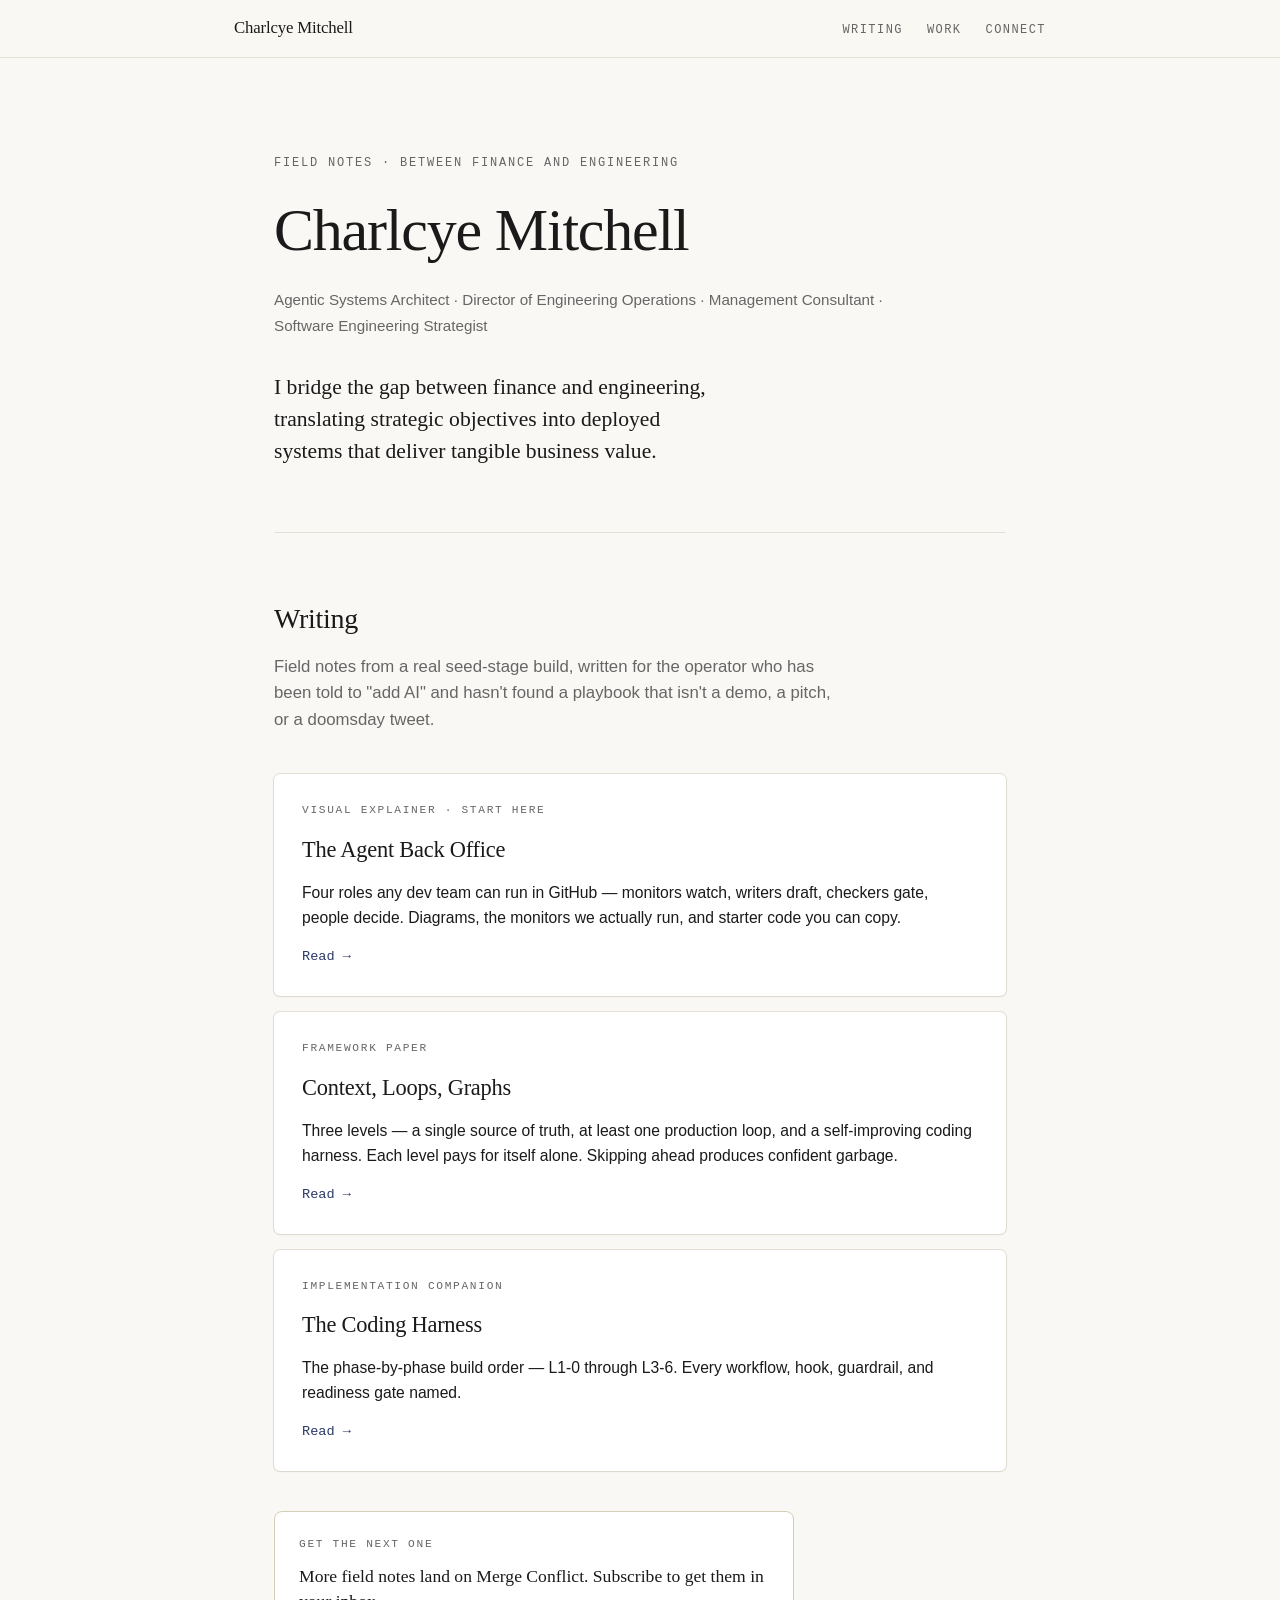
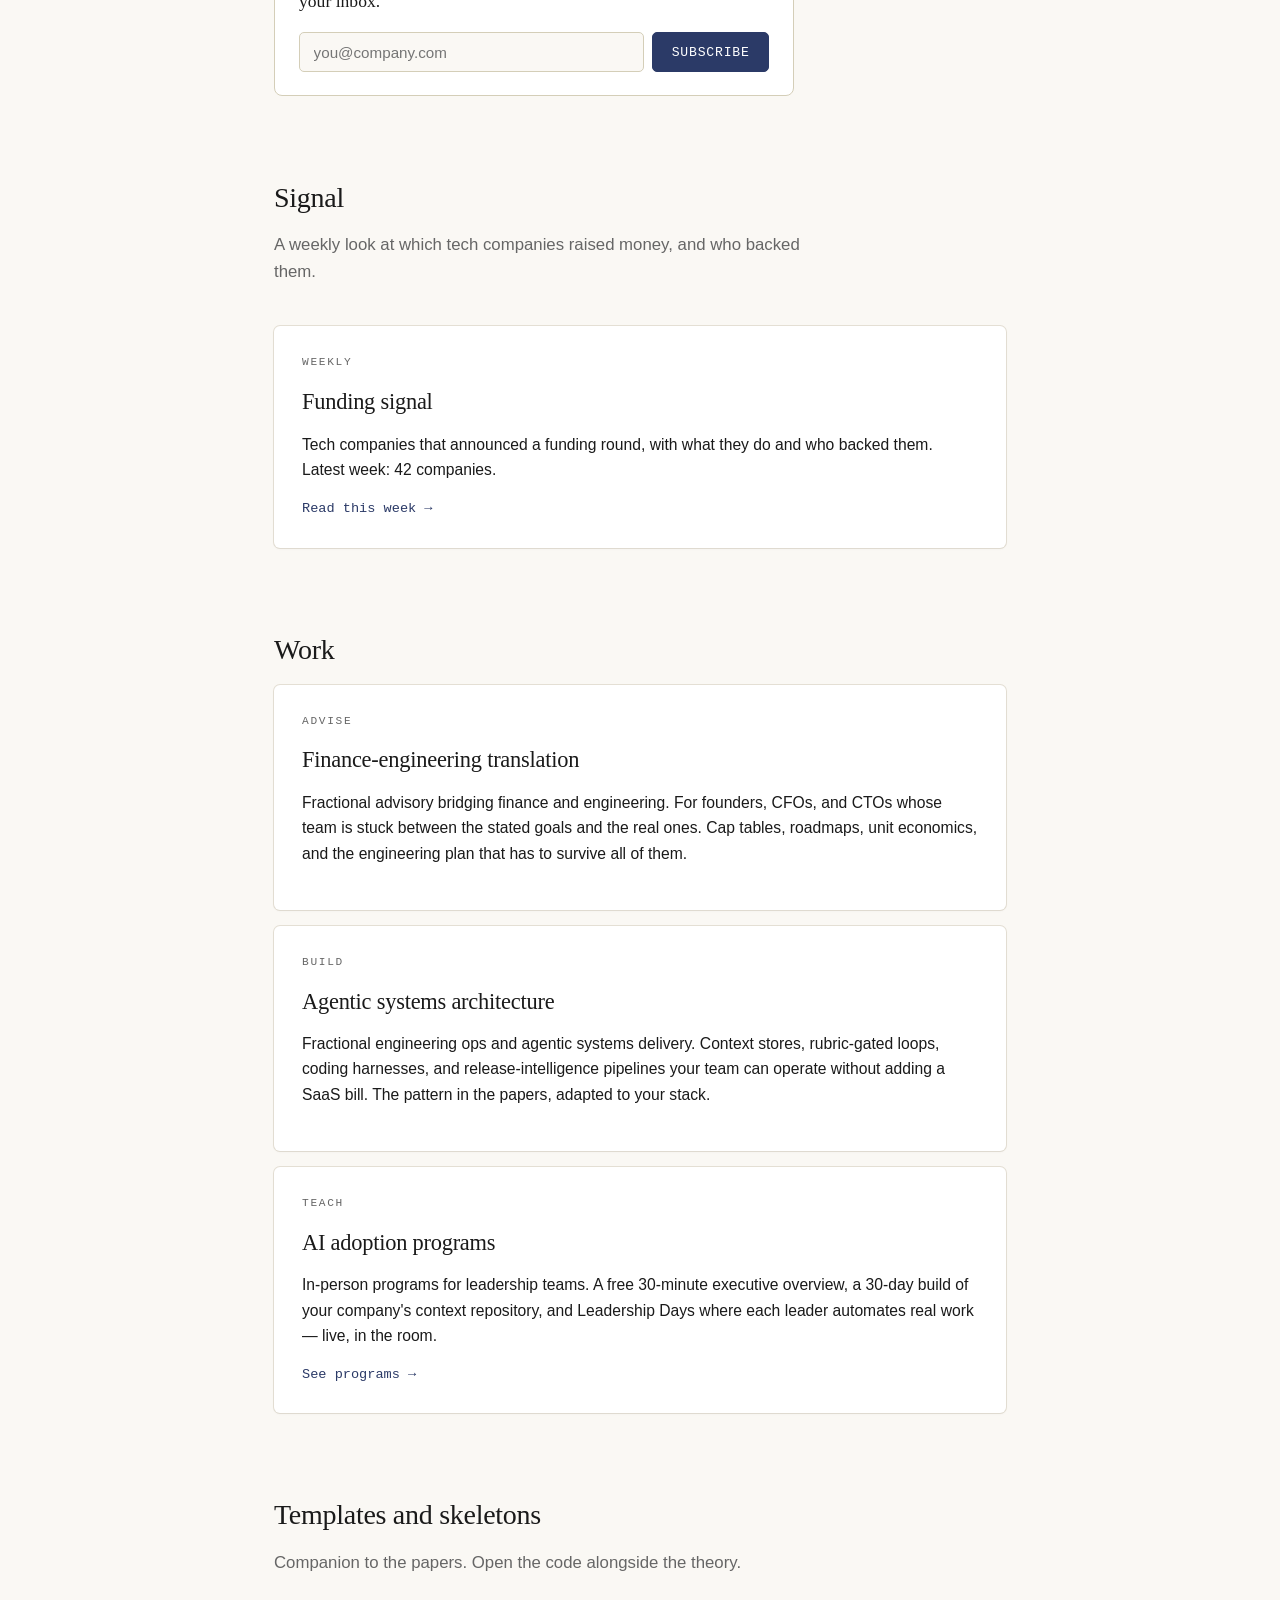
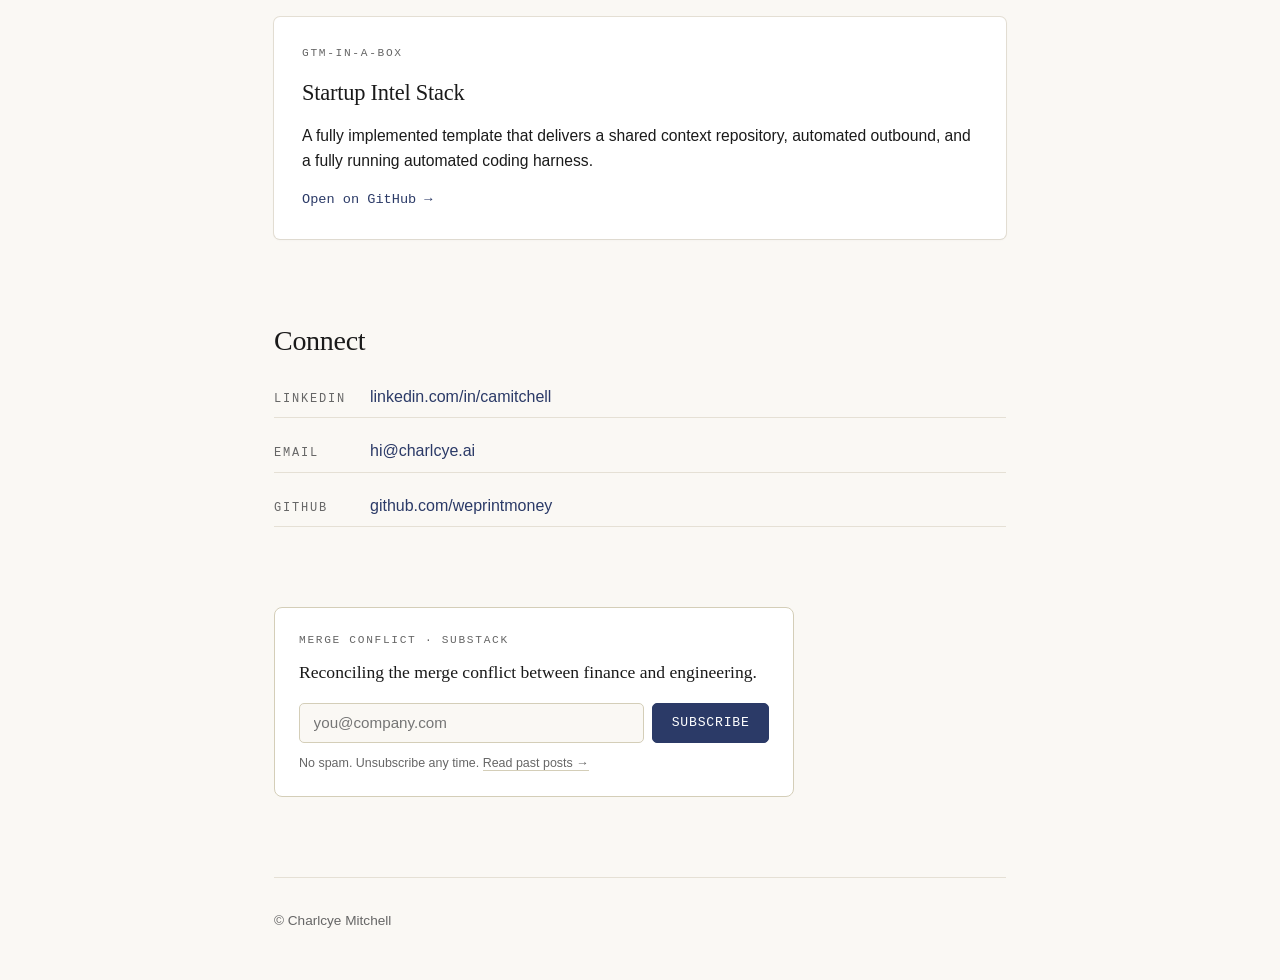
==== commit 278730c6: "Funding signal: week of 2026-10-15 (#25)" ====
--- a/index.html
+++ b/index.html
@@ -118,7 +118,7 @@
           <h3>Funding signal</h3>
           <p class="card-desc">
             Tech companies that announced a funding round, with what they do
-            and who backed them. Latest week: 34 companies.
+            and who backed them. Latest week: 42 companies.
           </p>
           <p class="card-cta">Read this week →</p>
         </a>
--- a/styles.css
+++ b/styles.css
@@ -1216,6 +1216,45 @@
   font-size: 0.98rem;
 }
 
+.abo-video { margin: 1.25rem 0 0; width: 100%; max-width: 100%; min-width: 0; }
+
+.abo-video video {
+  display: block;
+  width: 100%;
+  max-width: 100%;
+  height: auto;
+  border-radius: 6px;
+  background: var(--card-bg);
+  box-shadow: var(--card-shadow);
+}
+
+.abo-video-bar {
+  display: flex;
+  flex-wrap: wrap;
+  align-items: center;
+  gap: 0.5rem 1rem;
+  margin-top: 0.6rem;
+}
+
+.abo .abo-video figcaption { margin: 0; max-width: none; }
+
+.abo-sound {
+  font-family: var(--sans);
+  font-size: 0.8rem;
+  font-weight: 500;
+  padding: 0.35rem 0.8rem;
+  border: 1px solid var(--border-strong);
+  border-radius: 4px;
+  background: var(--card-bg);
+  color: var(--text);
+  cursor: pointer;
+  white-space: nowrap;
+}
+
+.abo-sound:hover { border-color: var(--accent); color: var(--accent); }
+.abo-sound:focus-visible { outline: 2px solid var(--accent); outline-offset: 2px; }
+.abo-sound[aria-pressed="true"] { background: var(--accent); border-color: var(--accent); color: #fff; }
+
 @media (max-width: 640px) {
   .abo-wide { width: 100%; left: 0; transform: none; }
   .abo-labels { grid-template-columns: 1fr; gap: 0.1rem 0; }
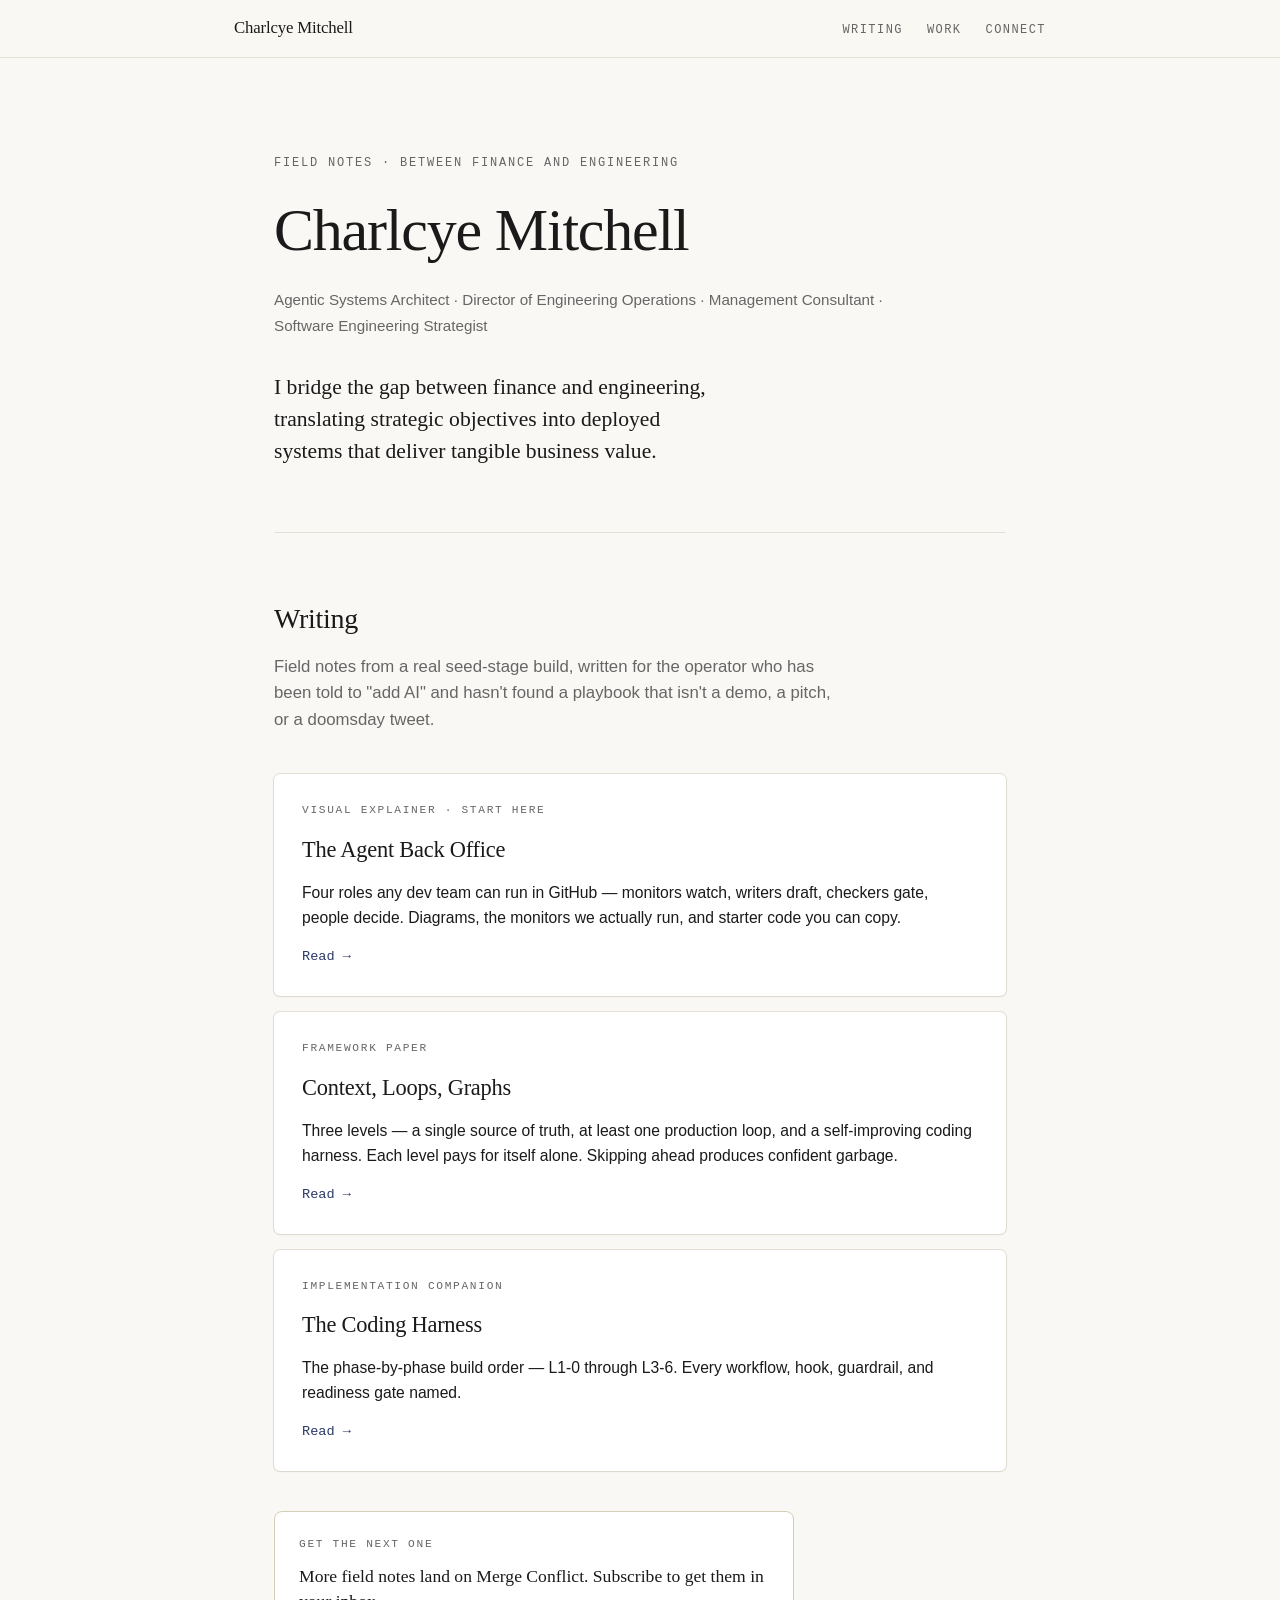
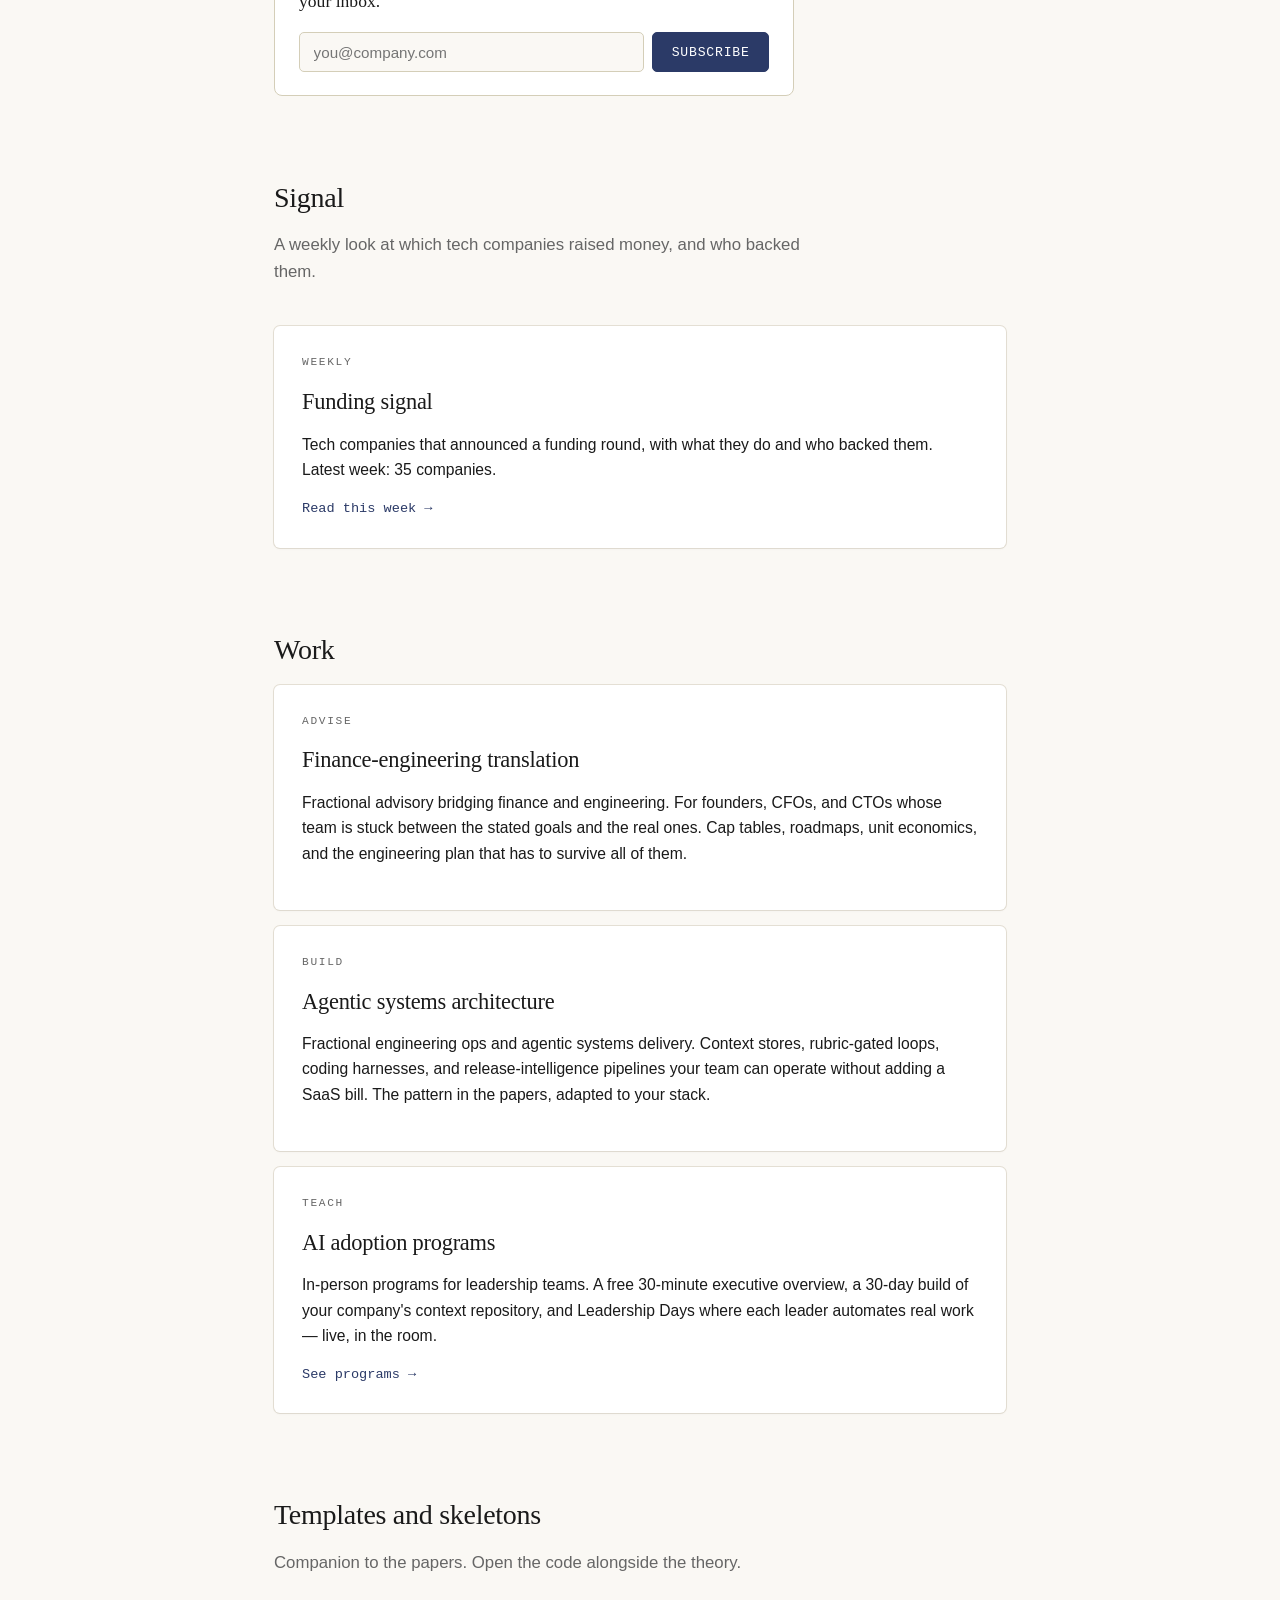
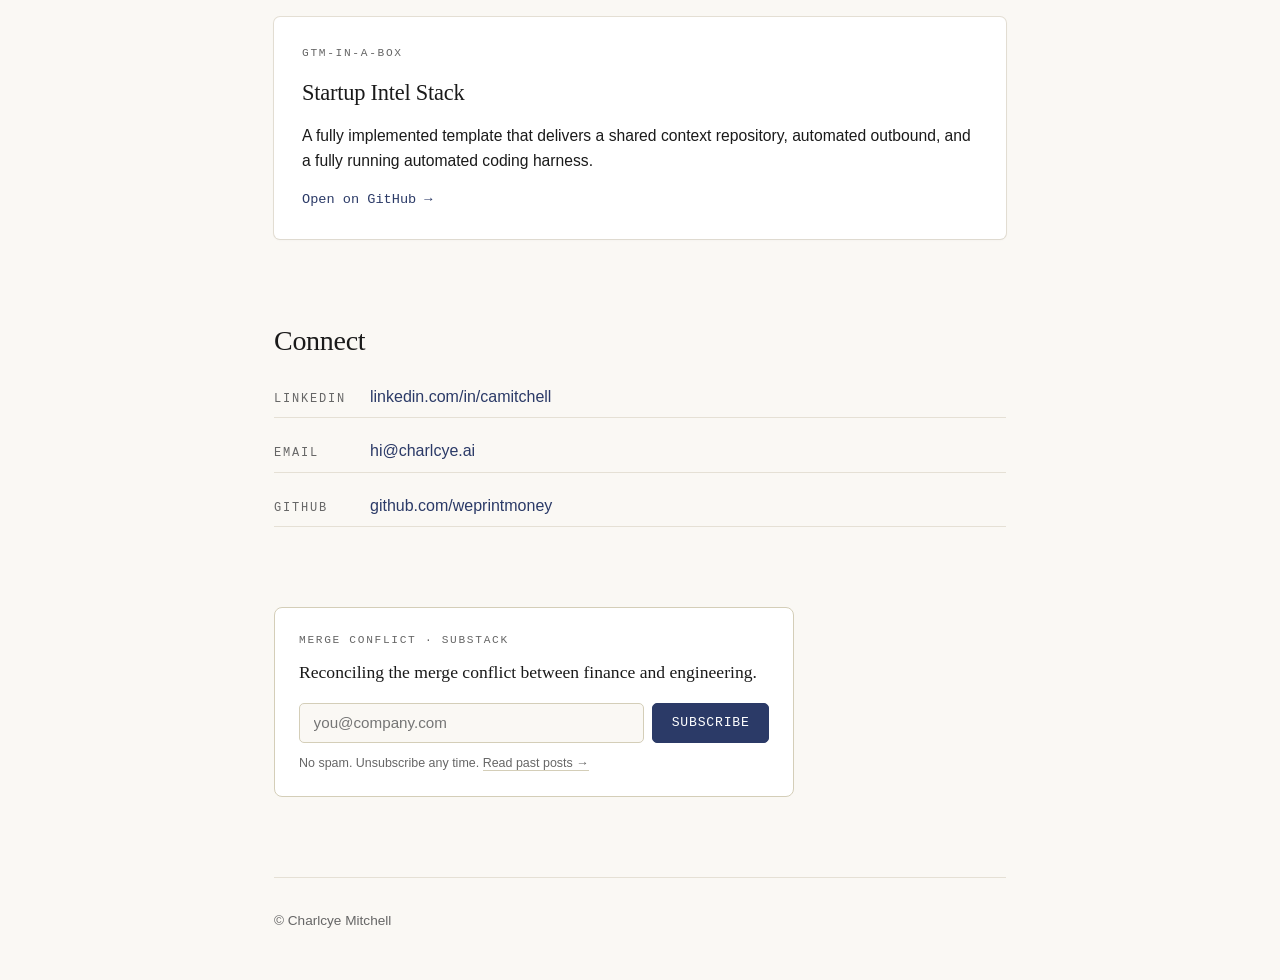
==== commit 262888e4: "Funding signal: week of 2026-10-22" ====
--- a/index.html
+++ b/index.html
@@ -118,7 +118,7 @@
           <h3>Funding signal</h3>
           <p class="card-desc">
             Tech companies that announced a funding round, with what they do
-            and who backed them. Latest week: 42 companies.
+            and who backed them. Latest week: 35 companies.
           </p>
           <p class="card-cta">Read this week →</p>
         </a>
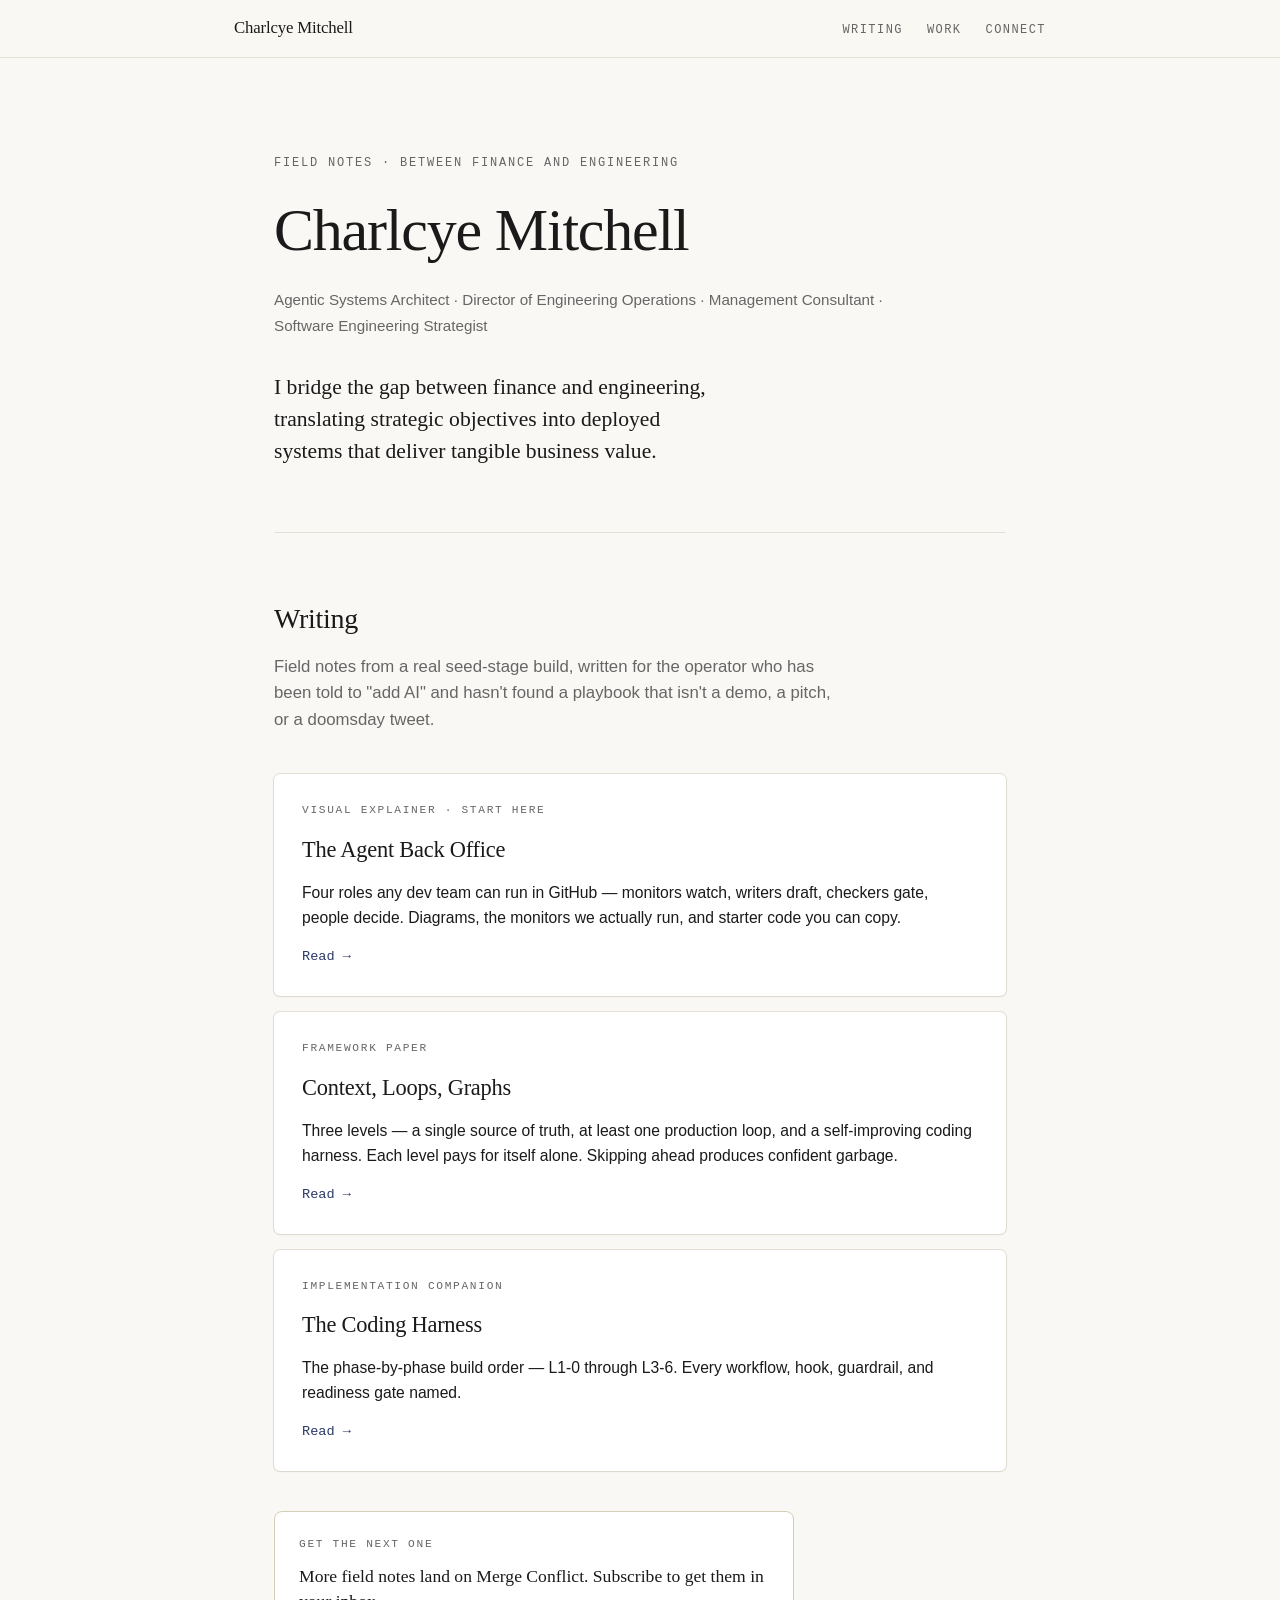
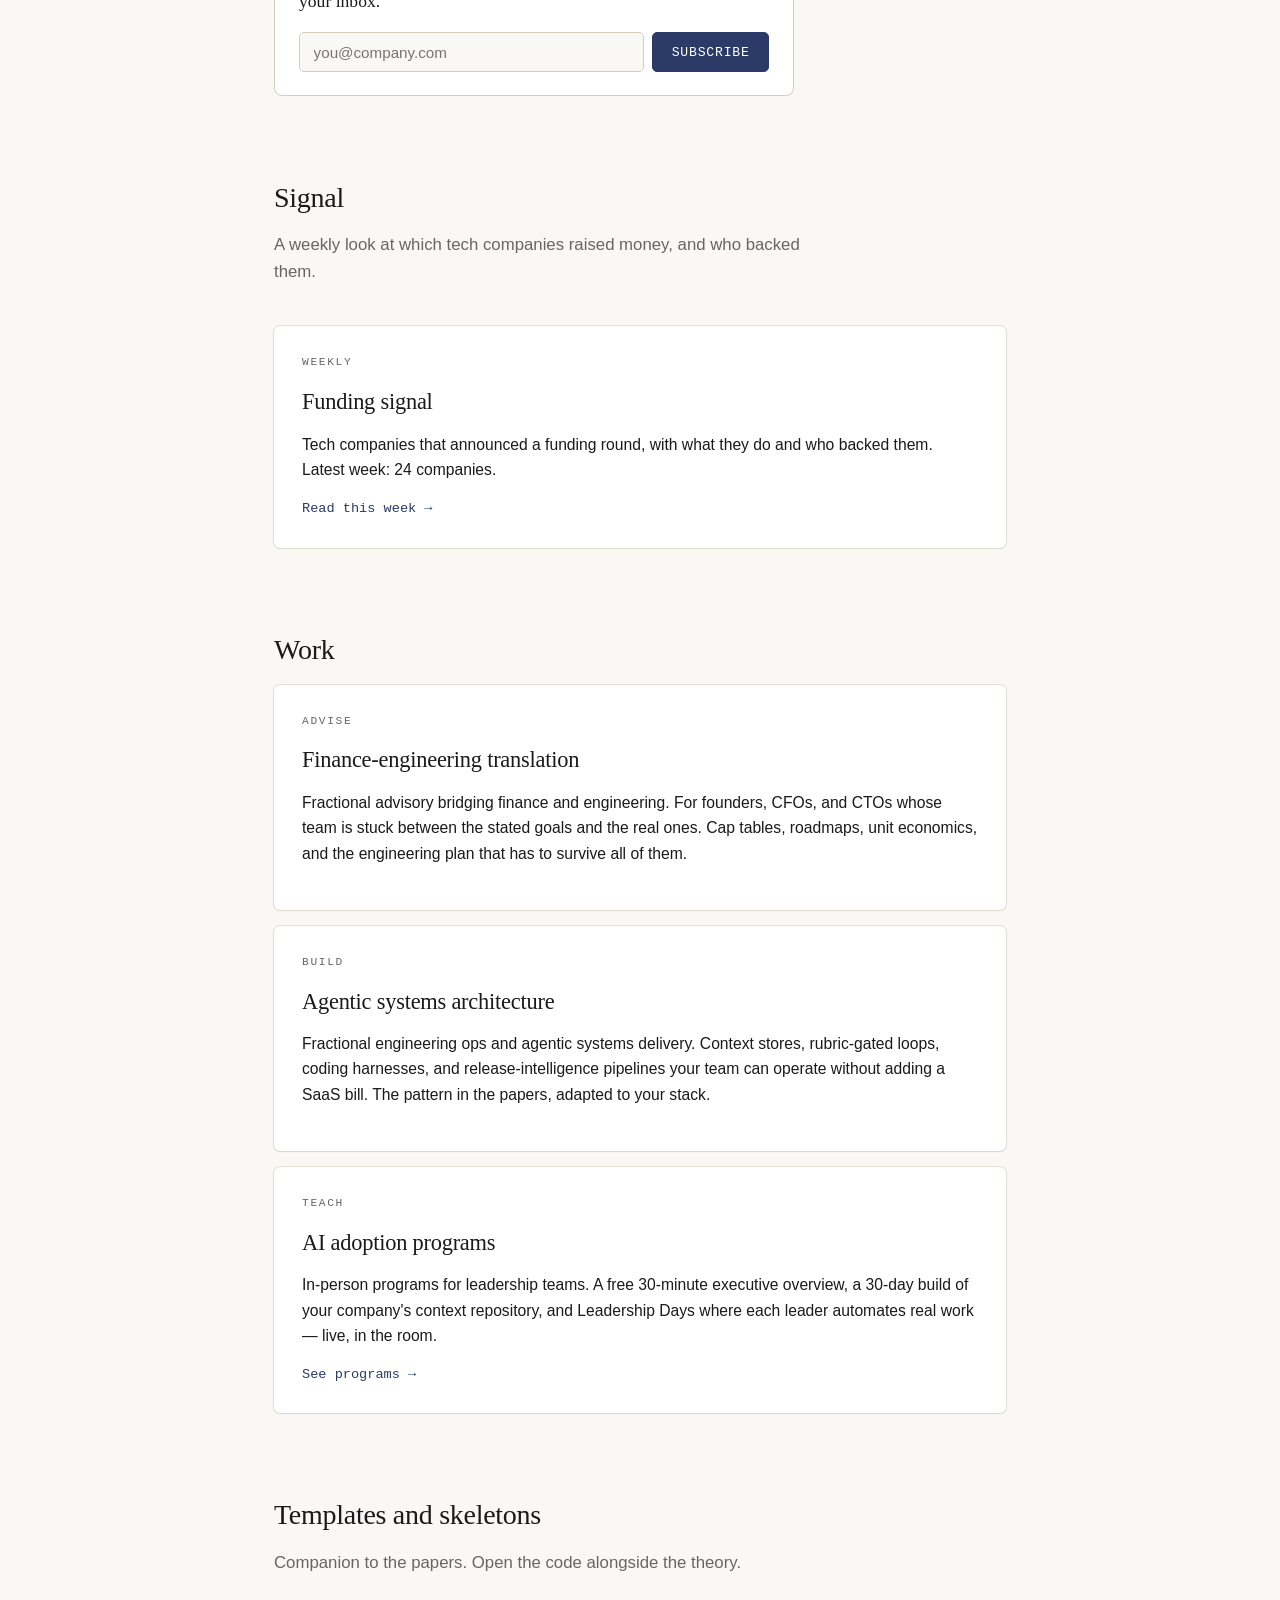
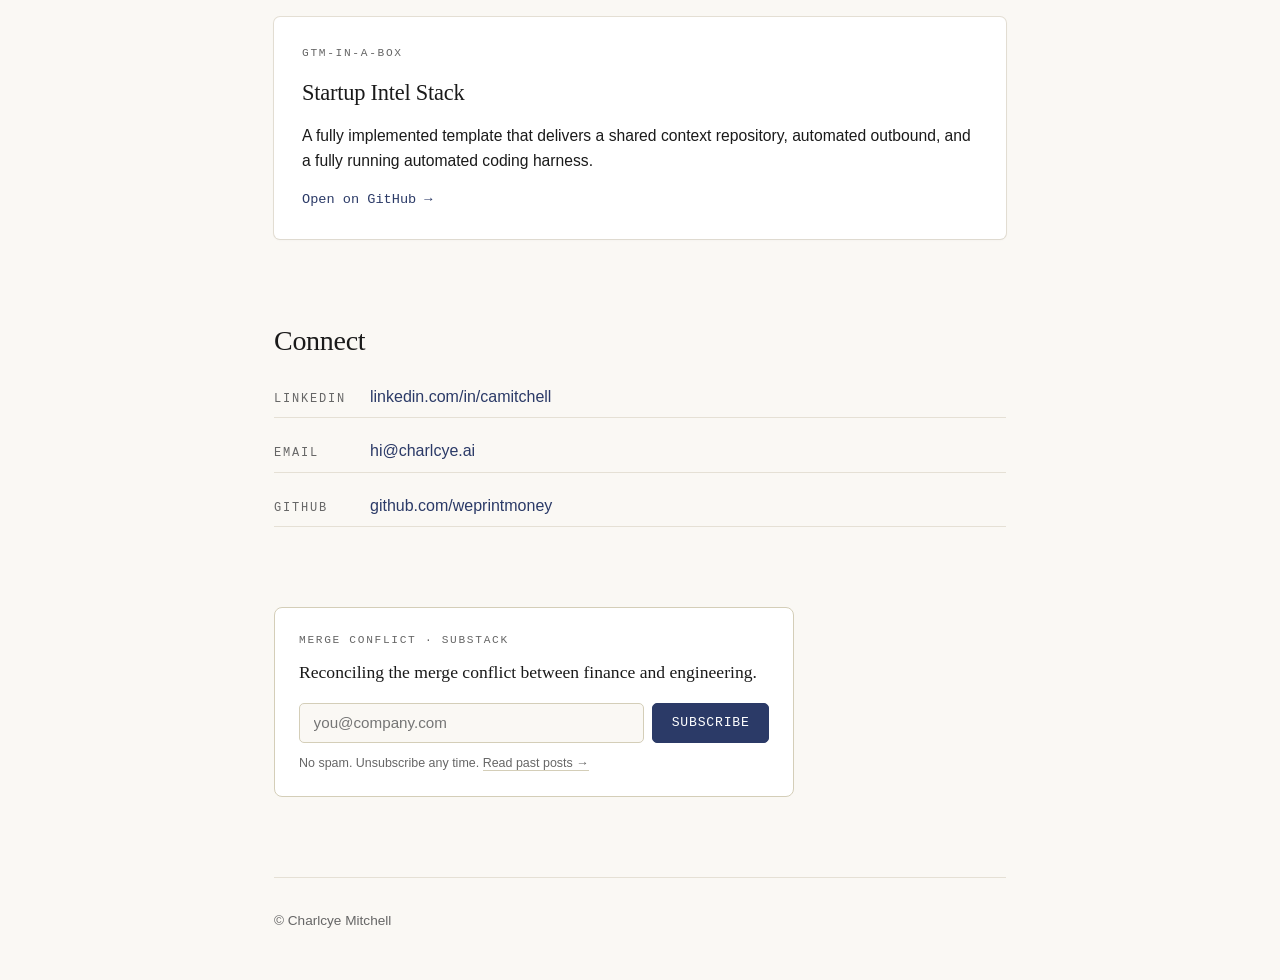
==== commit e07dc6ba: "Funding signal: week of 2026-11-03" ====
--- a/index.html
+++ b/index.html
@@ -118,7 +118,7 @@
           <h3>Funding signal</h3>
           <p class="card-desc">
             Tech companies that announced a funding round, with what they do
-            and who backed them. Latest week: 35 companies.
+            and who backed them. Latest week: 24 companies.
           </p>
           <p class="card-cta">Read this week →</p>
         </a>
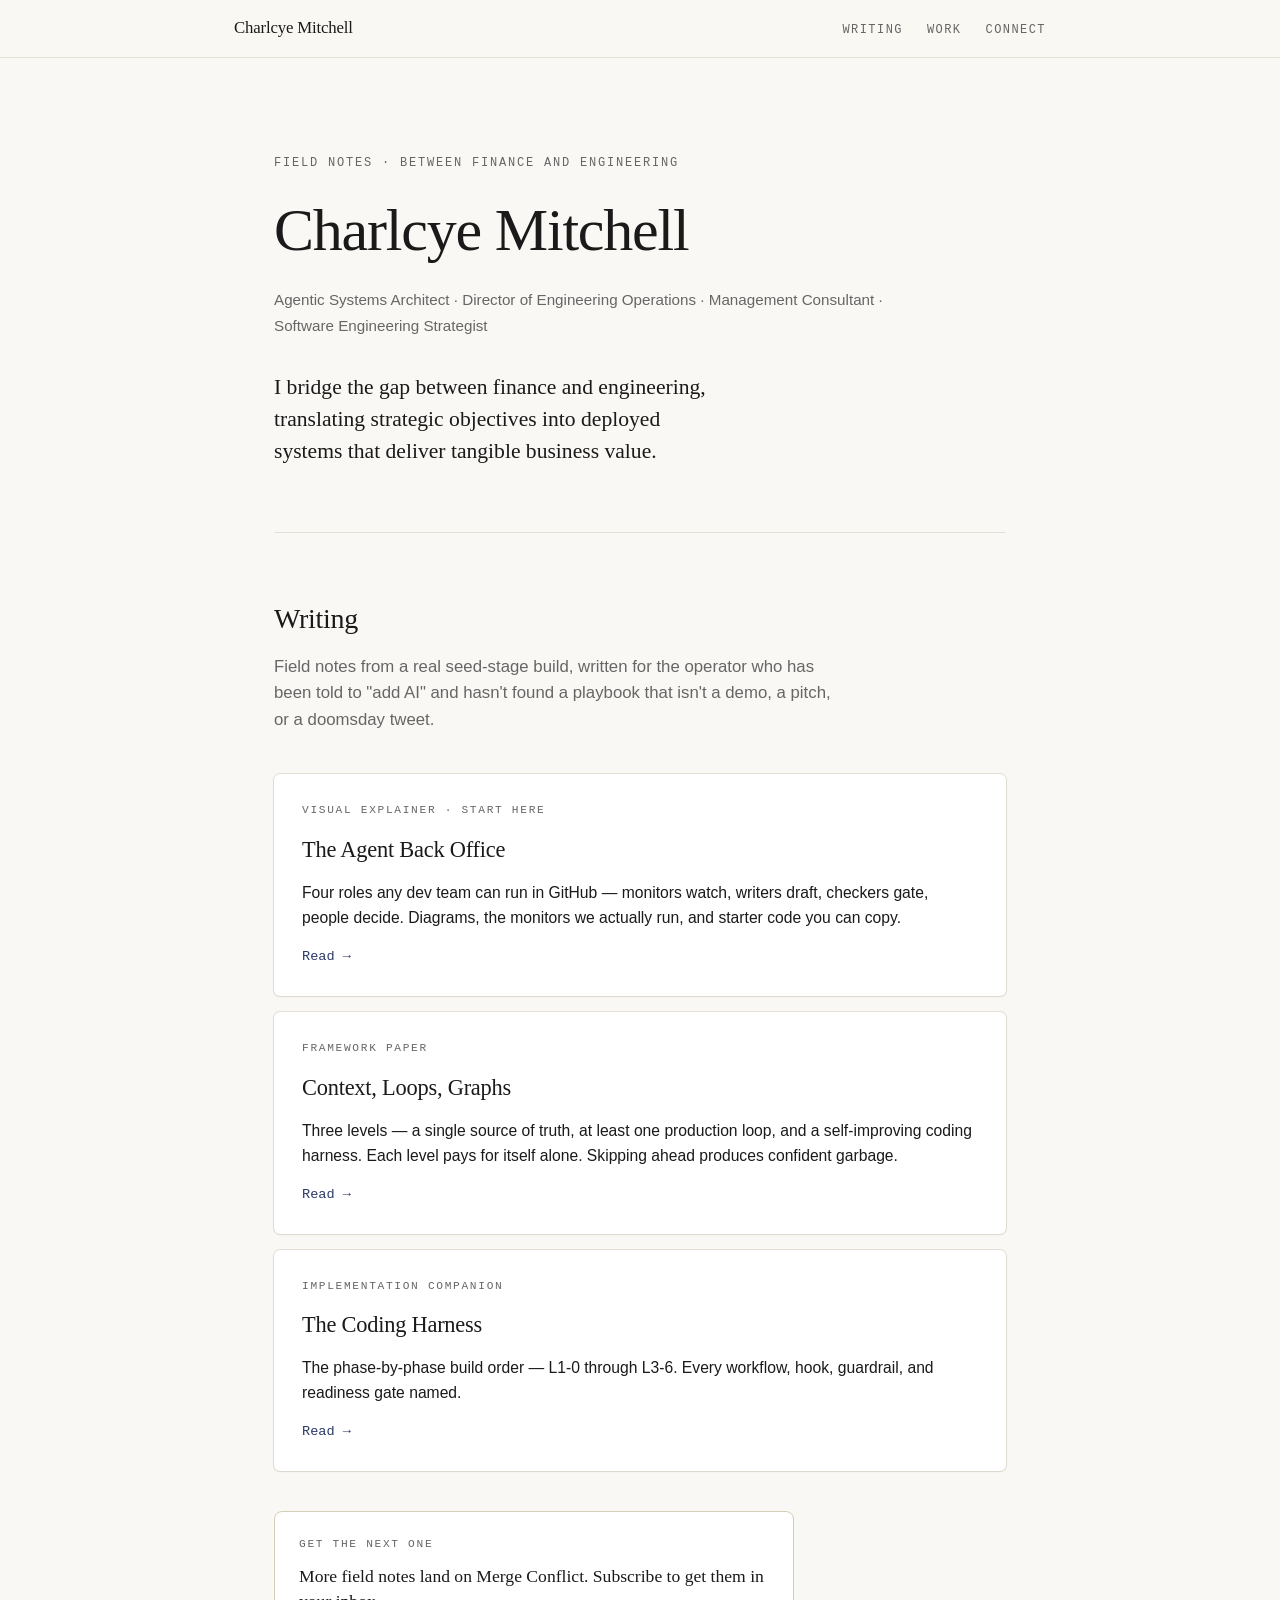
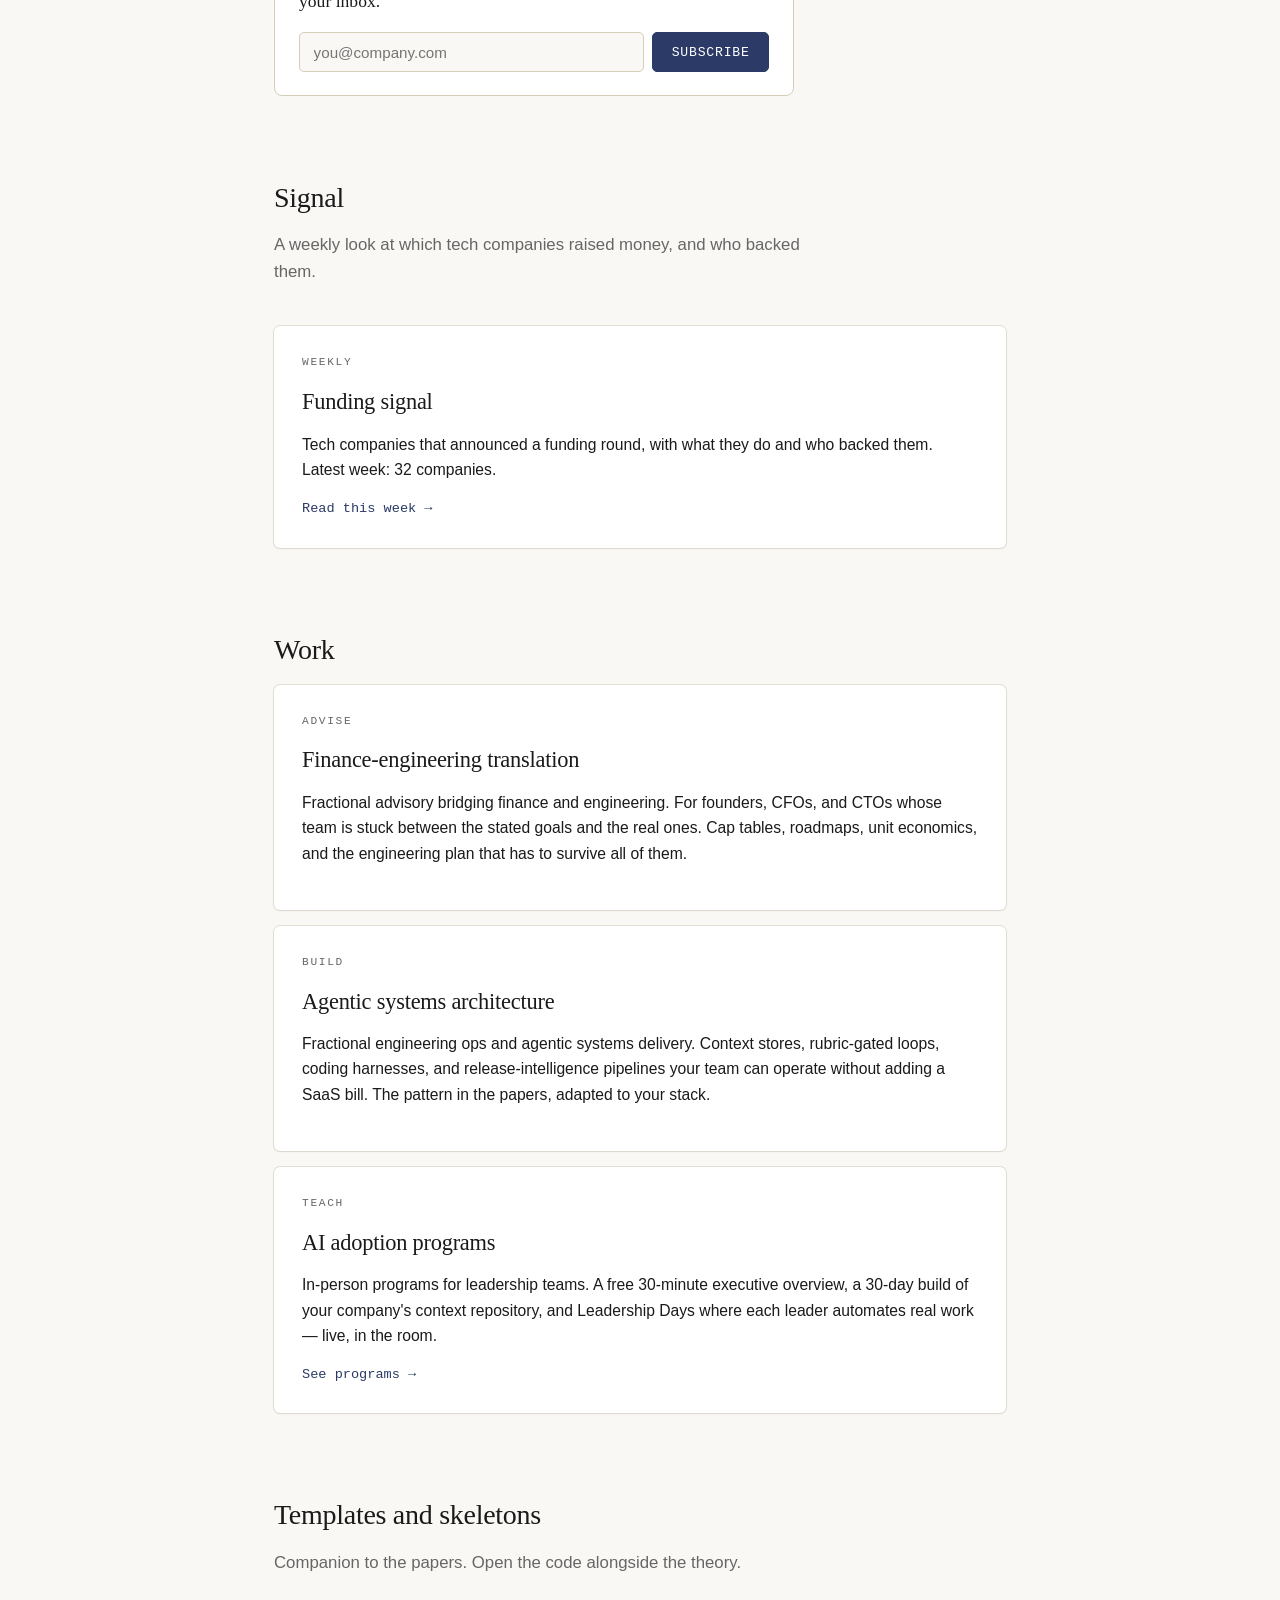
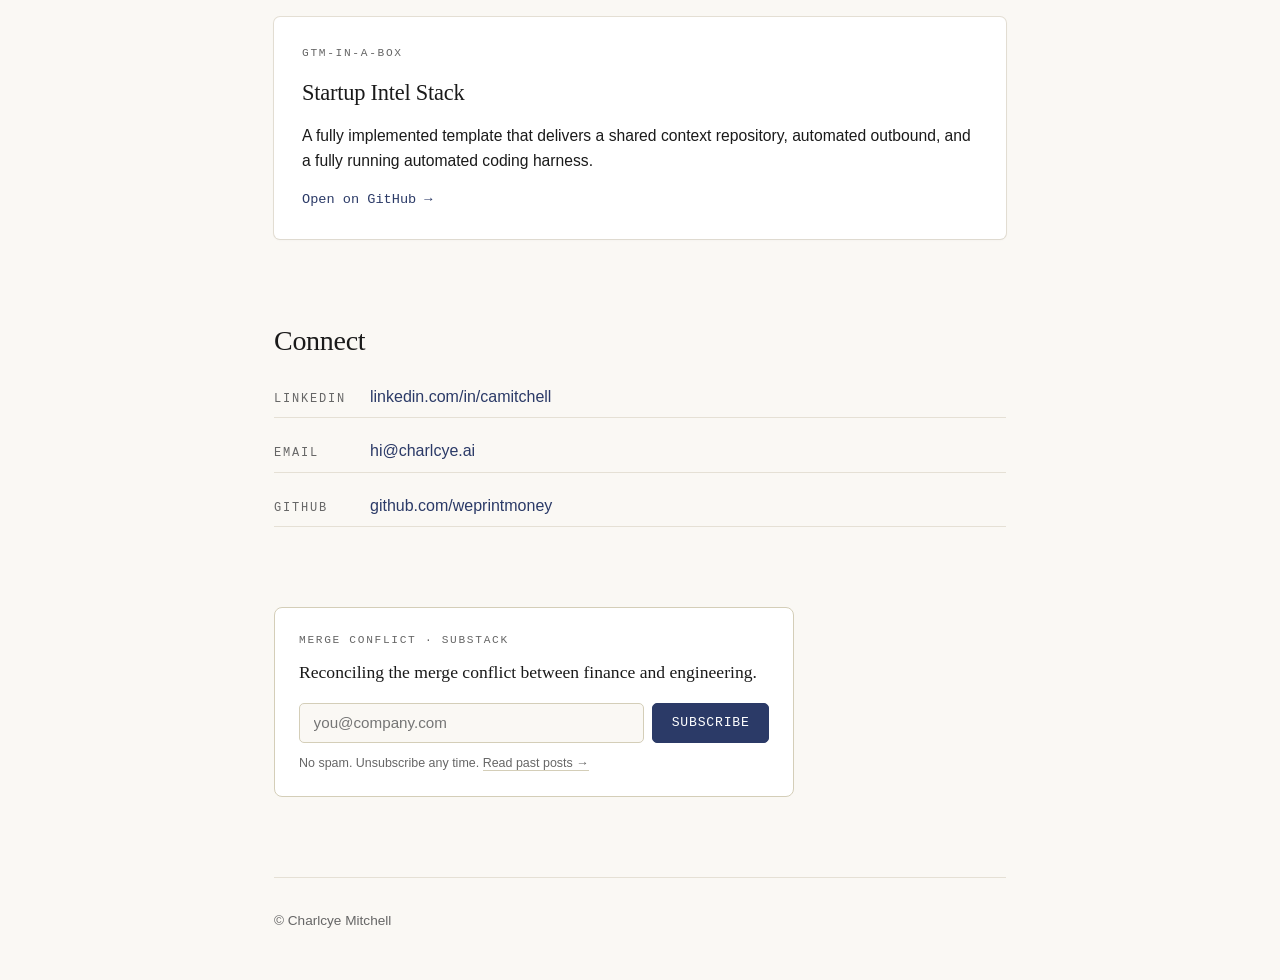
==== commit 890b7027: "Funding signal: week of 2026-11-14" ====
--- a/index.html
+++ b/index.html
@@ -118,7 +118,7 @@
           <h3>Funding signal</h3>
           <p class="card-desc">
             Tech companies that announced a funding round, with what they do
-            and who backed them. Latest week: 24 companies.
+            and who backed them. Latest week: 32 companies.
           </p>
           <p class="card-cta">Read this week →</p>
         </a>
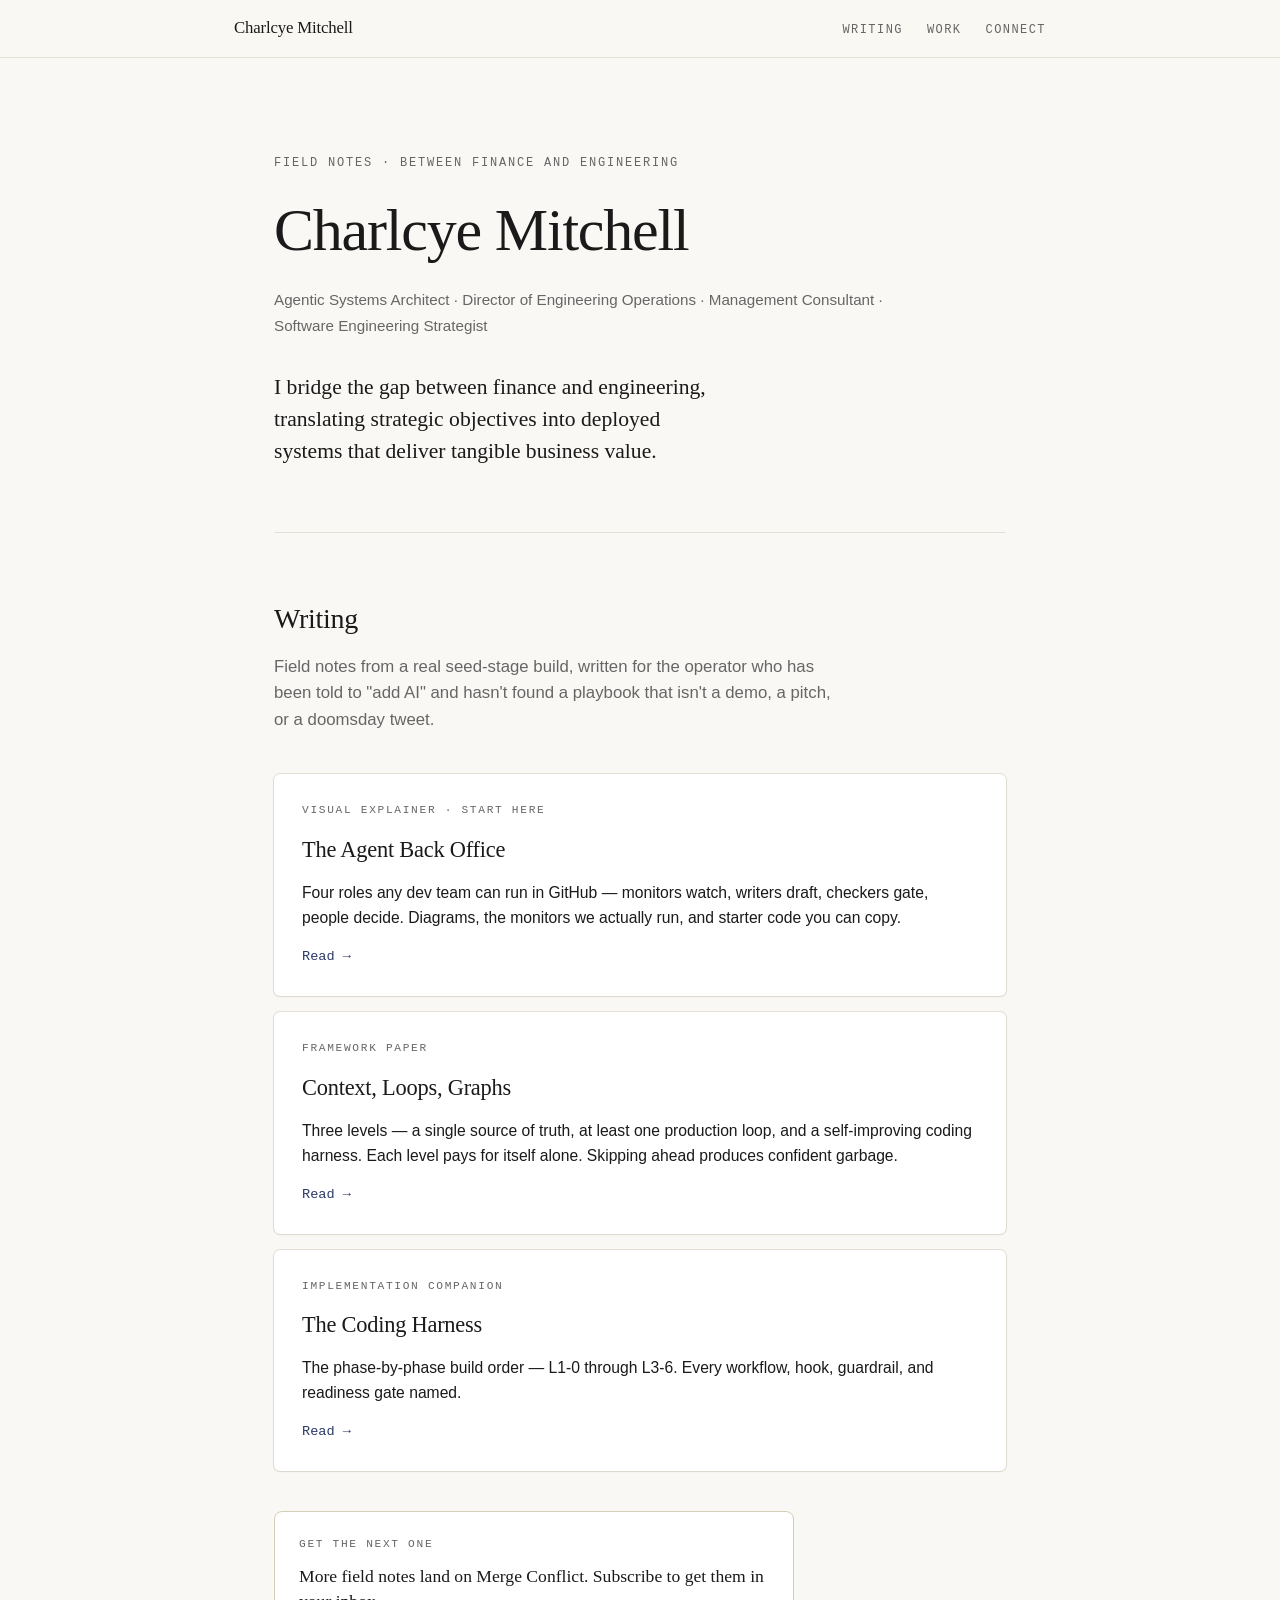
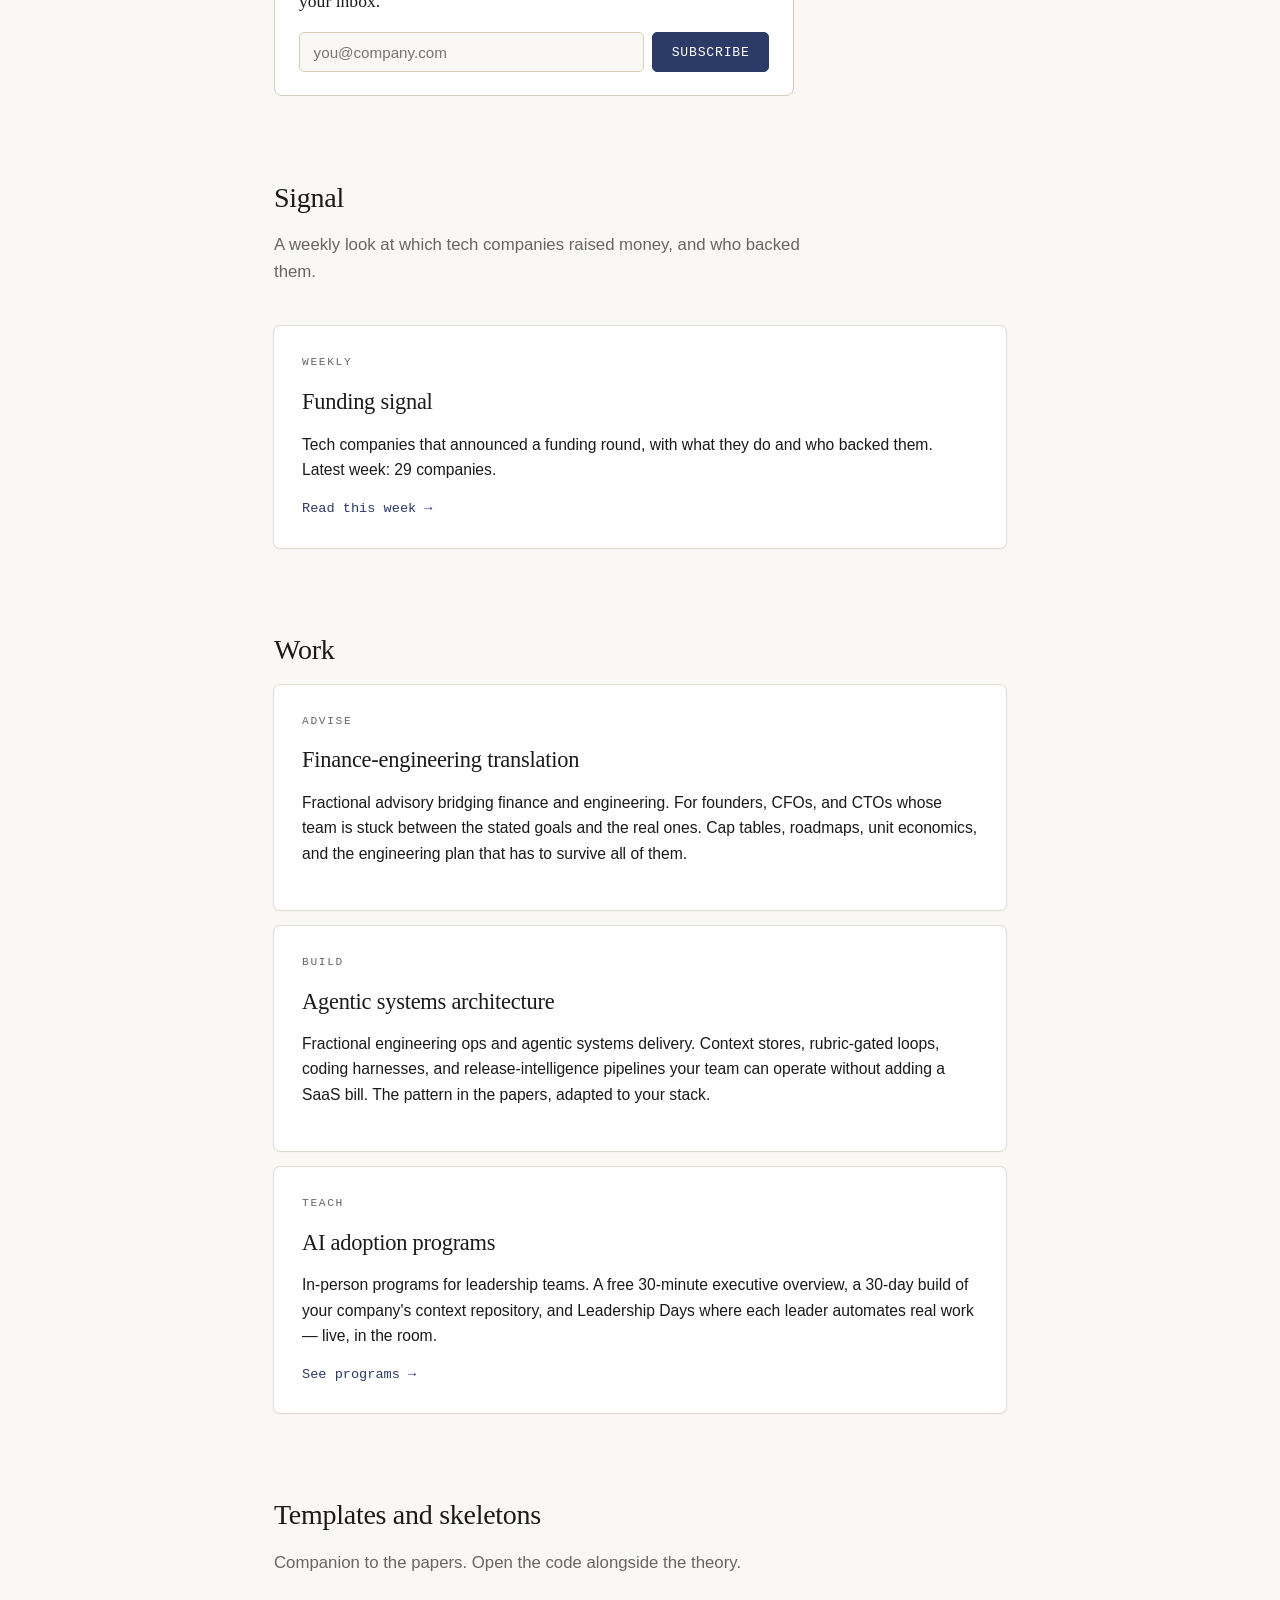
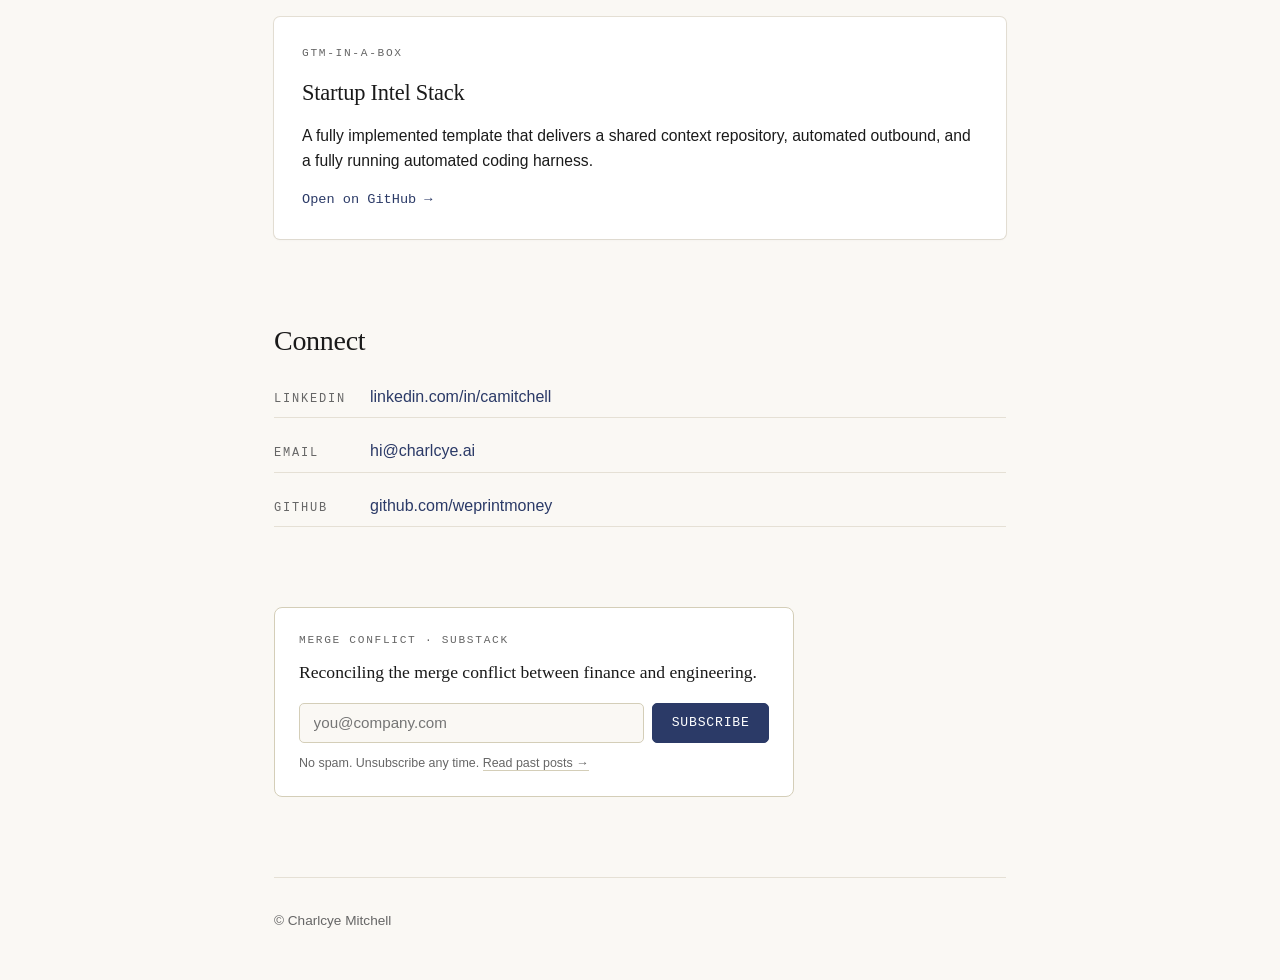
==== commit 2e1b83c0: "Funding signal: week of 2026-11-18" ====
--- a/index.html
+++ b/index.html
@@ -118,7 +118,7 @@
           <h3>Funding signal</h3>
           <p class="card-desc">
             Tech companies that announced a funding round, with what they do
-            and who backed them. Latest week: 32 companies.
+            and who backed them. Latest week: 29 companies.
           </p>
           <p class="card-cta">Read this week →</p>
         </a>
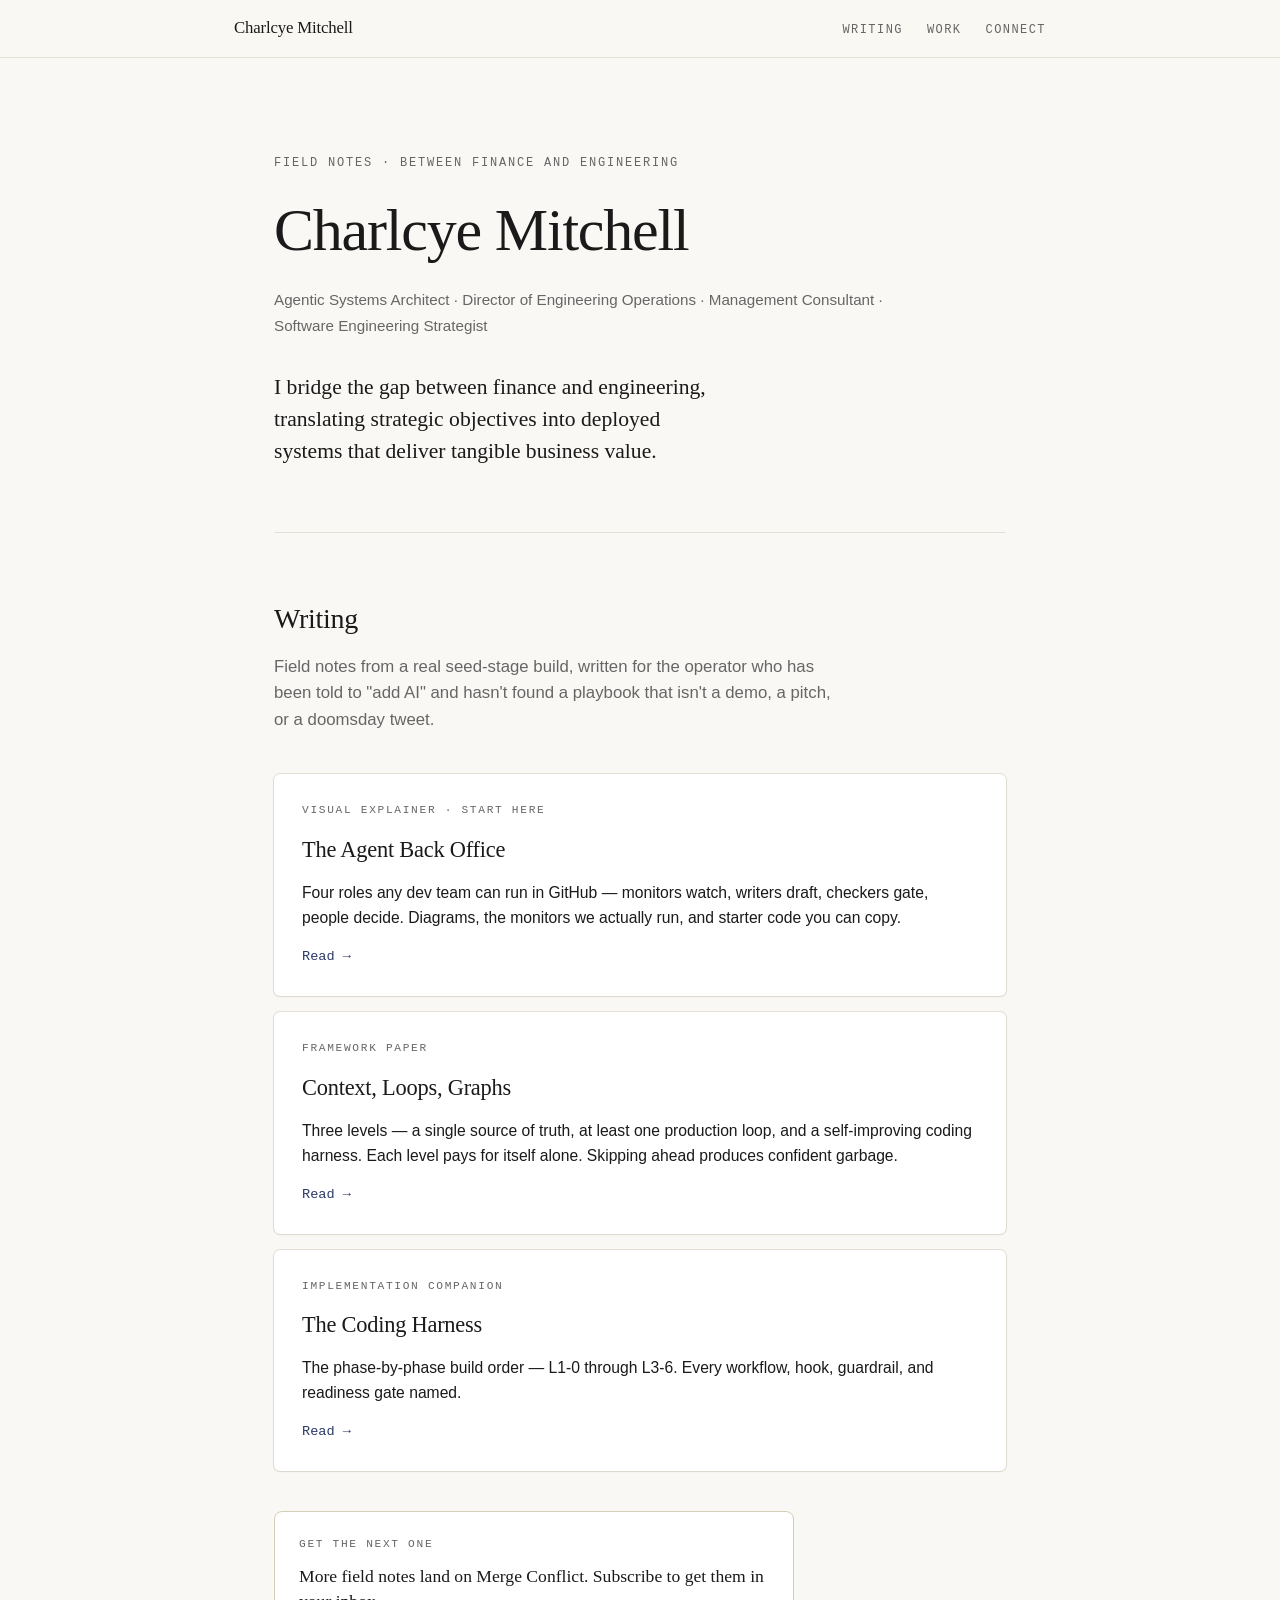
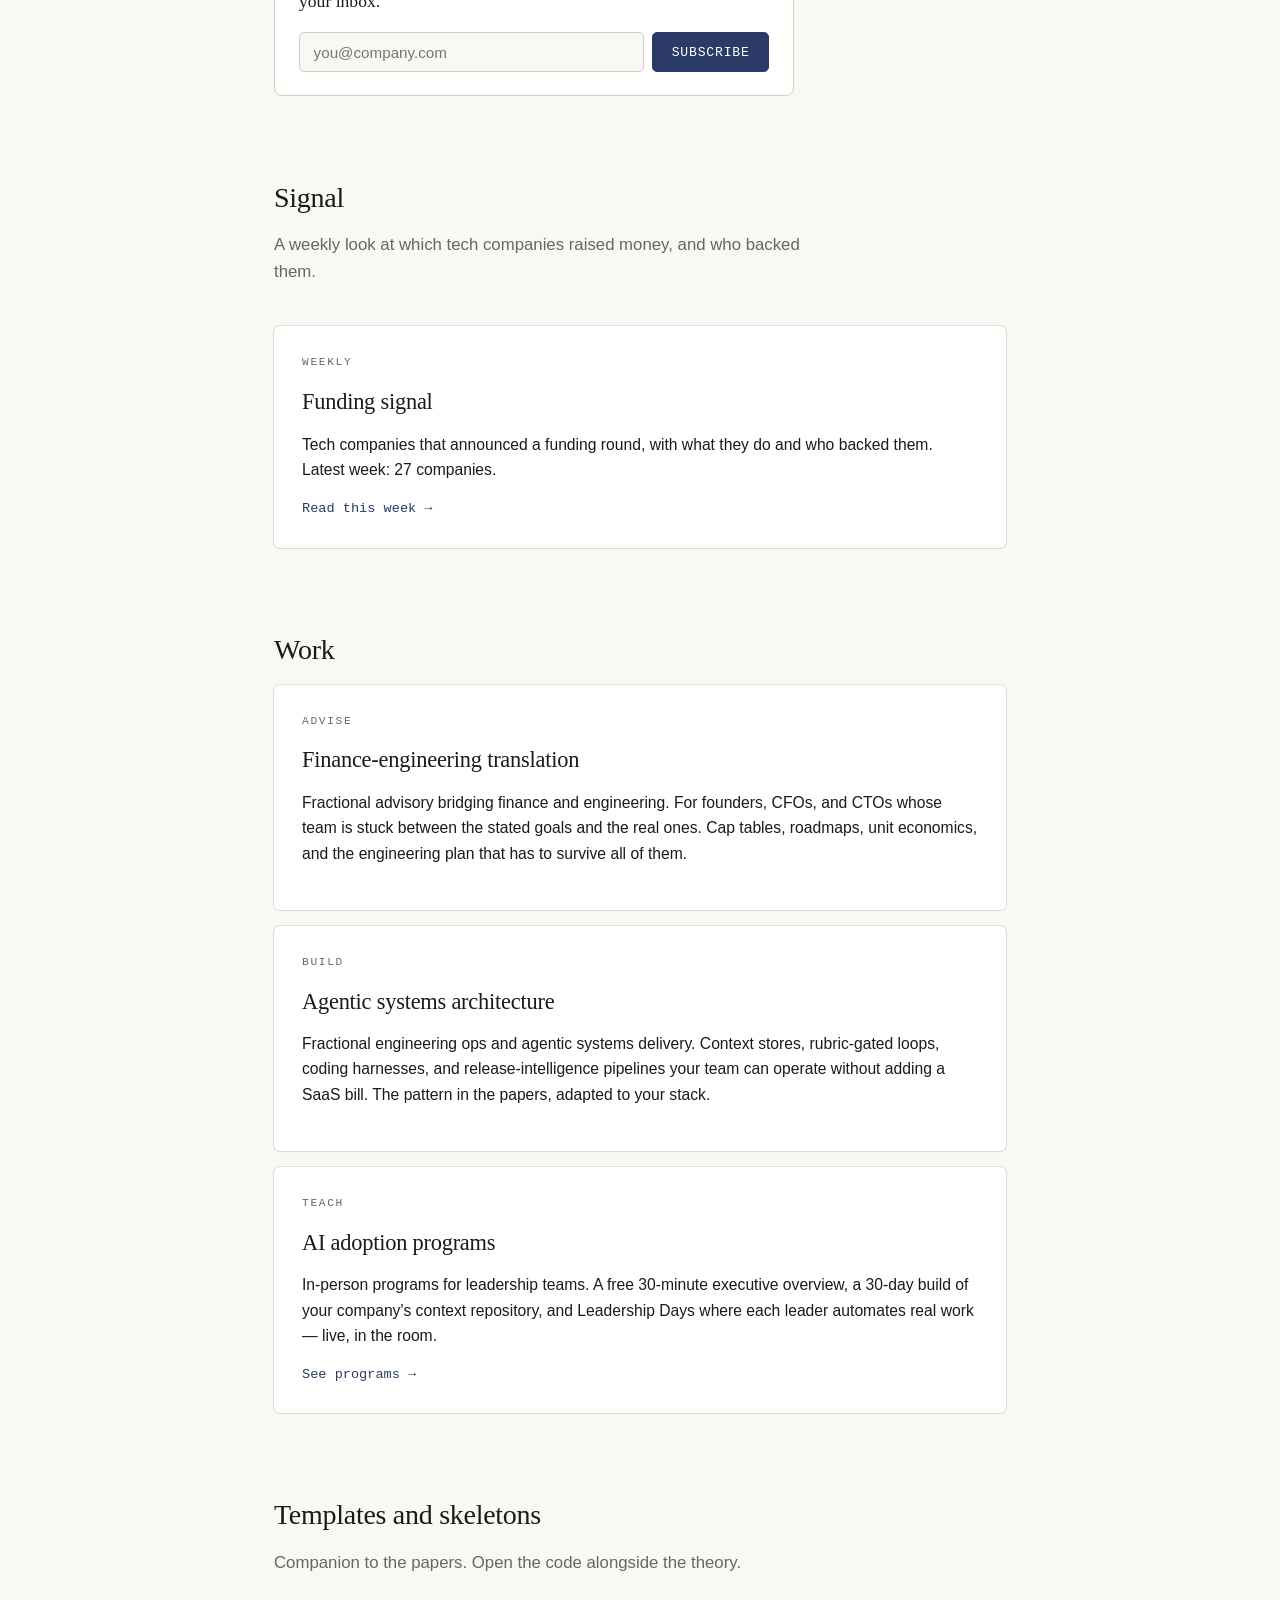
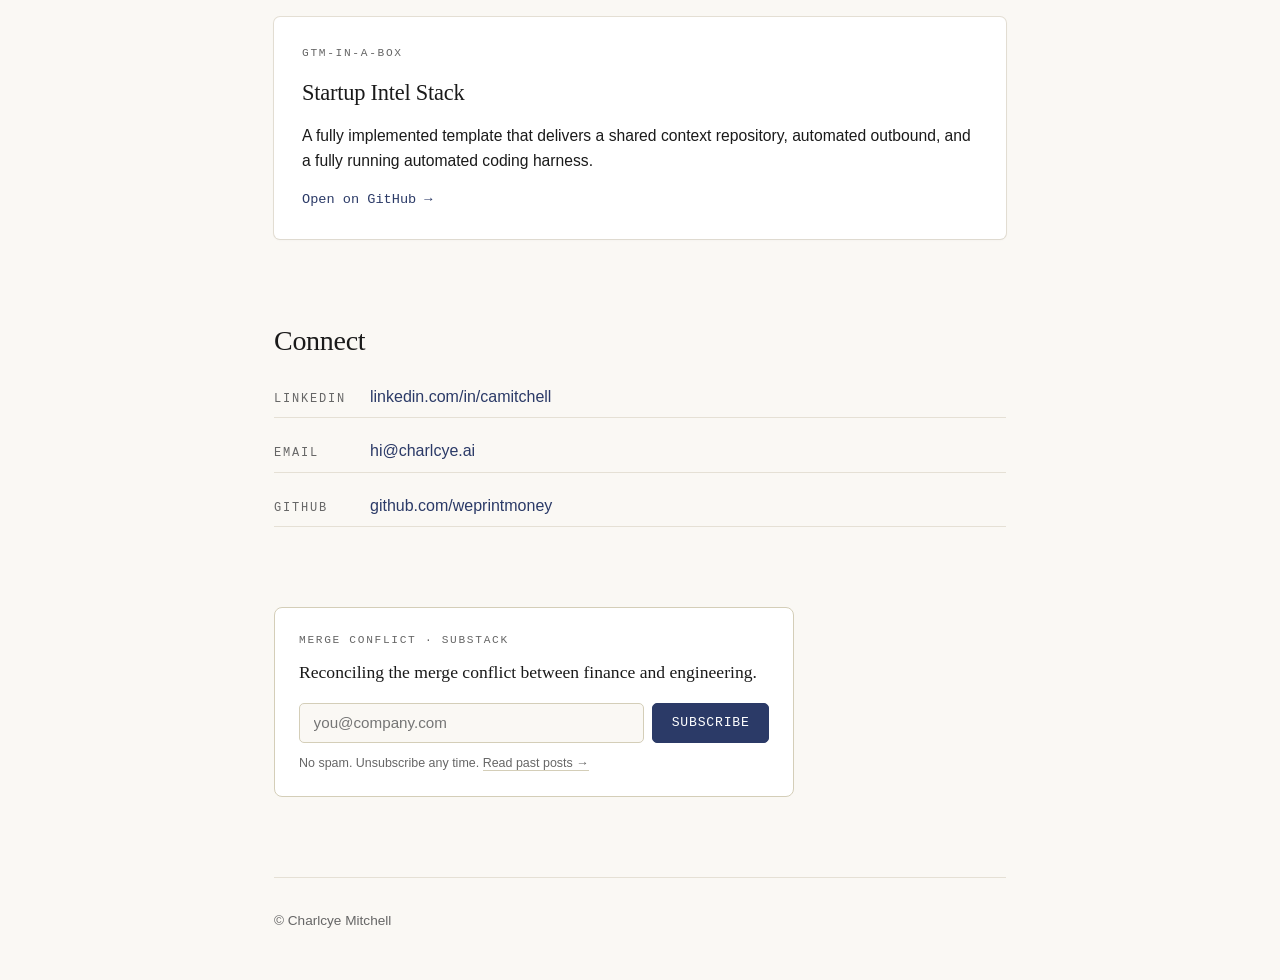
==== commit 691cf7de: "Funding signal: week of 2026-11-25" ====
--- a/index.html
+++ b/index.html
@@ -118,7 +118,7 @@
           <h3>Funding signal</h3>
           <p class="card-desc">
             Tech companies that announced a funding round, with what they do
-            and who backed them. Latest week: 29 companies.
+            and who backed them. Latest week: 27 companies.
           </p>
           <p class="card-cta">Read this week →</p>
         </a>
